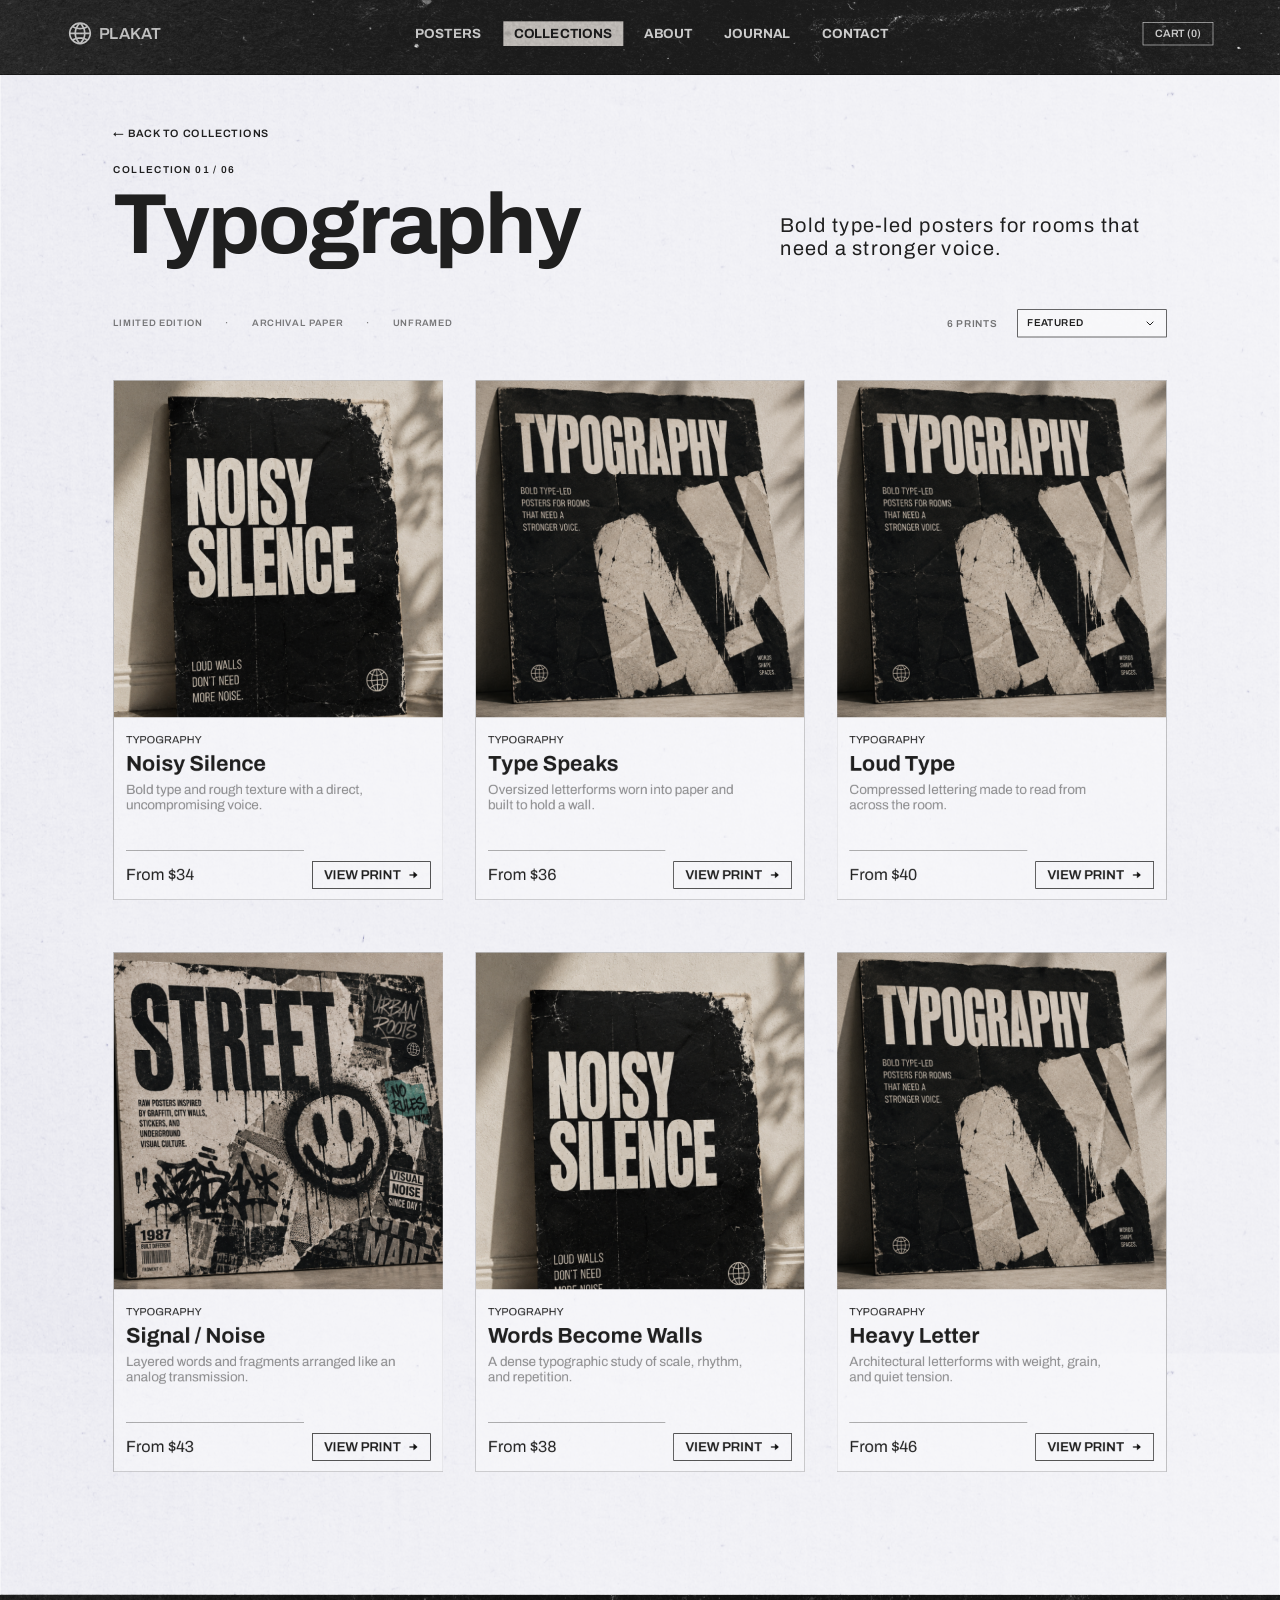
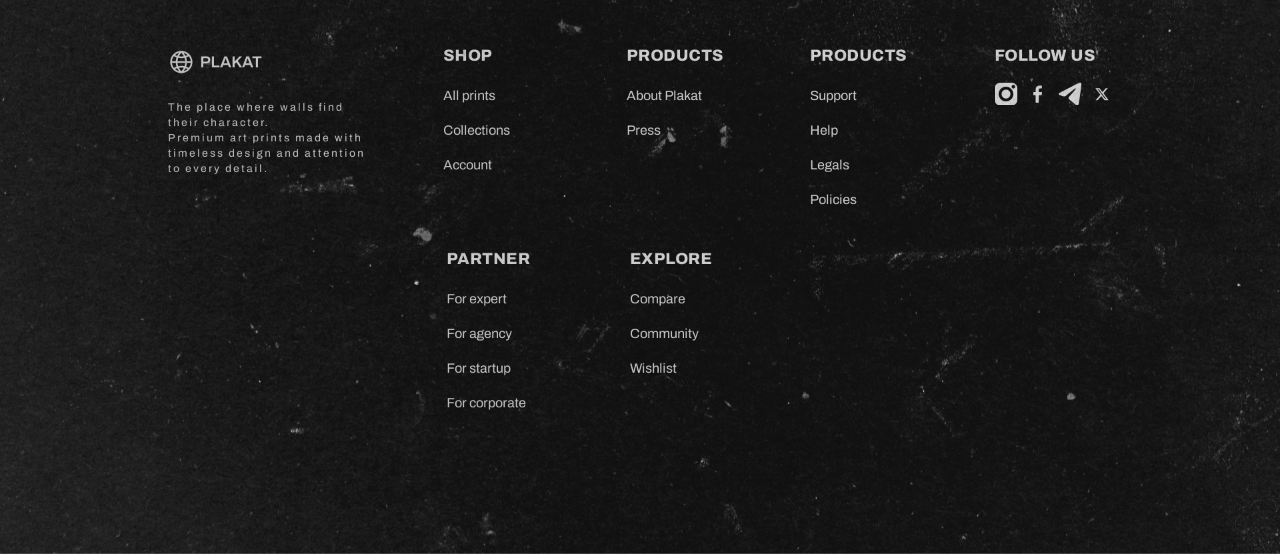
==== collection.html @ 54a2d081 "Publish Plakat art prints site" ====
<!doctype html>
<html lang="en">
  <head>
    <meta charset="UTF-8" />
    <meta name="viewport" content="width=device-width, initial-scale=1" />
    <meta name="description" content="Explore a curated Plakat art print collection." />
    <title>Collection — Plakat</title>
    <link rel="stylesheet" href="./styles.css" />
  </head>
  <body class="catalog-page collection-page">
    <main class="site-shell catalog-shell">
      <header class="catalog-header" id="top">
        <img class="dark-texture" src="./assets/paper-dark.png" alt="" />
        <div class="hero-lines" aria-hidden="true"><img src="./assets/lines-hero-a.svg" alt="" /><img src="./assets/lines-hero-b.svg" alt="" /></div>
        <div class="topbar catalog-topbar">
          <a class="brand brand--light" href="./index.html#home" aria-label="Plakat home"><img src="./assets/globe.svg" alt="" /><span>Plakat</span></a>
          <nav class="primary-nav" aria-label="Primary navigation">
            <a href="./drops.html">Posters</a>
            <a class="is-current" href="./collections.html">Collections</a>
            <a href="./index.html#story">About</a>
            <a href="./index.html#quality">Journal</a>
            <a href="#footer">Contact</a>
          </nav>
          <a class="cart-link" href="#collection-grid">Cart (0)</a>
        </div>
      </header>

      <section class="catalog-main collection-main" id="collection">
        <div class="paper-texture" aria-hidden="true"></div>
        <header class="catalog-heading collection-heading-page">
          <a class="catalog-back" href="./collections.html">← Back to collections</a>
          <span class="collection-kicker" id="collection-kicker">Curated collection</span>
          <div class="catalog-heading__row">
            <h1 id="collection-title">Typography</h1>
            <p id="collection-description">Bold type-led posters for rooms that need a stronger voice.</p>
          </div>
        </header>

        <div class="catalog-controls catalog-controls--collection">
          <div class="collection-note"><span>Limited edition</span><span>Archival paper</span><span>Unframed</span></div>
          <div class="catalog-controls__meta">
            <span id="catalog-count">6 prints</span>
            <label><span class="sr-only">Sort prints</span><select id="catalog-sort" aria-label="Sort prints"><option value="featured">Featured</option><option value="price-low">Price: low to high</option><option value="price-high">Price: high to low</option><option value="name">Name: A–Z</option></select></label>
          </div>
        </div>

        <div class="catalog-grid collection-grid" id="catalog-grid" aria-live="polite"></div>
      </section>

      <footer class="footer" id="footer">
        <img class="dark-texture" src="./assets/paper-dark.png" alt="" />
        <div class="footer-lines" aria-hidden="true"><img src="./assets/lines-hero-a.svg" alt="" /><img src="./assets/lines-hero-b.svg" alt="" /></div>
        <div class="footer-intro"><a class="brand brand--light" href="./index.html#home"><img src="./assets/globe-footer.svg" alt="" /><span>Plakat</span></a><p>The place where walls find their character.<br />Premium art prints made with timeless design and attention to every detail.</p></div>
        <div class="footer-column footer-shop"><h3>Shop</h3><a href="./drops.html">All prints</a><a href="./collections.html">Collections</a><a href="./index.html#home">Account</a></div>
        <div class="footer-column footer-products"><h3>Products</h3><a href="./index.html#story">About Plakat</a><a href="./index.html#home">Press</a></div>
        <div class="footer-column footer-support"><h3>Products</h3><a href="./index.html#home">Support</a><a href="./index.html#home">Help</a><a href="./index.html#home">Legals</a><a href="./index.html#home">Policies</a></div>
        <div class="footer-column footer-partner"><h3>Partner</h3><a href="./index.html#home">For expert</a><a href="./index.html#home">For agency</a><a href="./index.html#home">For startup</a><a href="./index.html#home">For corporate</a></div>
        <div class="footer-column footer-explore"><h3>Explore</h3><a href="./drops.html">Compare</a><a href="./index.html#collections">Community</a><a href="./drops.html">Wishlist</a></div>
        <div class="footer-social"><h3>Follow us</h3><div><a href="#top" aria-label="Instagram"><img src="./assets/social-instagram.svg" alt="" /></a><a href="#top" aria-label="Facebook"><img src="./assets/social-x.svg" alt="" /></a><a href="#top" aria-label="Telegram"><img src="./assets/social-dribbble-a.svg" alt="" /></a><a href="#top" aria-label="X"><img src="./assets/social-dribbble-b.svg" alt="" /></a></div></div>
        <div class="footer-bottom"><span>Copyright © 2026 Plakat. All rights reserved.</span><span><a href="#top">Terms of Use</a>&nbsp;&nbsp;&amp;&nbsp;&nbsp;<a href="#top">Privacy Policy</a></span></div>
      </footer>
    </main>

    <div class="product-modal" id="product-modal" hidden>
      <button class="product-modal__backdrop" type="button" aria-label="Close product details" data-modal-close></button>
      <section class="product-modal__dialog" role="dialog" aria-modal="true" aria-labelledby="product-modal-title">
        <button class="product-modal__close" type="button" aria-label="Close product details" data-modal-close>×</button>
        <div class="product-modal__media"><img id="product-modal-image" src="./assets/drop-noisy.png" alt="" /></div>
        <div class="product-modal__content">
          <span class="product-modal__eyebrow" id="product-modal-category">Typography</span><h2 id="product-modal-title">Noisy Silence</h2><p class="product-modal__description" id="product-modal-description">Limited art print on textured paper.</p>
          <div class="product-modal__price-row"><strong id="product-modal-price">$34</strong><span>Fine art print<br />Unframed</span></div>
          <fieldset class="product-modal__sizes"><legend>Choose size</legend><label><input type="radio" name="print-size" value="A4" data-surcharge="0" checked /><span>A4<small>21 × 29.7 cm</small></span></label><label><input type="radio" name="print-size" value="A3" data-surcharge="8" /><span>A3<small>29.7 × 42 cm</small></span></label><label><input type="radio" name="print-size" value="A2" data-surcharge="18" /><span>A2<small>42 × 59.4 cm</small></span></label></fieldset>
          <div class="product-modal__purchase"><div class="quantity-control" aria-label="Quantity"><button type="button" data-quantity="minus" aria-label="Decrease quantity">−</button><output id="product-modal-quantity">1</output><button type="button" data-quantity="plus" aria-label="Increase quantity">+</button></div><button class="product-modal__add" type="button"><span>Add to cart</span><span aria-hidden="true">→</span></button></div>
          <p class="product-modal__note">Textured archival paper · Premium pigment ink · Ships in 2–4 business days</p>
        </div>
      </section>
    </div>

    <div class="cart-drawer" id="cart-drawer" hidden>
      <button class="cart-drawer__backdrop" type="button" aria-label="Close cart" data-cart-close></button>
      <aside class="cart-drawer__panel" role="dialog" aria-modal="true" aria-labelledby="cart-drawer-title">
        <header class="cart-drawer__header"><div><span>Your selection</span><h2 id="cart-drawer-title">Cart <em id="cart-drawer-count">(0)</em></h2></div><button class="cart-drawer__close" type="button" aria-label="Close cart" data-cart-close>×</button></header>
        <div class="cart-drawer__items" id="cart-drawer-items" aria-live="polite"></div>
        <footer class="cart-drawer__summary"><div><span>Subtotal</span><strong id="cart-drawer-subtotal">$0</strong></div><p>Shipping and taxes calculated at checkout.</p><button class="cart-drawer__buy" type="button" disabled><span>Buy now</span><span aria-hidden="true">→</span></button></footer>
      </aside>
    </div>

    <script src="./collection.js"></script>
    <script src="./script.js"></script>
    <script src="./catalog.js"></script>
  </body>
</html>
---- styles.css ----
@font-face { font-family: "Archivo"; src: url("./assets/archivo-400.ttf") format("truetype"); font-style: normal; font-weight: 400; font-display: swap; }
@font-face { font-family: "Archivo"; src: url("./assets/archivo-600.ttf") format("truetype"); font-style: normal; font-weight: 600; font-display: swap; }
@font-face { font-family: "Archivo"; src: url("./assets/archivo-700.ttf") format("truetype"); font-style: normal; font-weight: 700; font-display: swap; }
@font-face { font-family: "Archivo"; src: url("./assets/archivo-800.ttf") format("truetype"); font-style: normal; font-weight: 800; font-display: swap; }
@font-face { font-family: "Searfont"; src: url("./assets/searfont.woff2") format("woff2"); font-style: normal; font-weight: 400; font-display: swap; }

:root { --ink: #131313; --ink-soft: #1f1f1f; --paper: #f9f9fb; --cream: #eeeeee; --warm: #e1dcd7; }
* { box-sizing: border-box; }
html { scroll-behavior: smooth; background: var(--ink); }
body { margin: 0; overflow-x: hidden; color: var(--ink-soft); background: var(--ink); font-family: "Archivo", Arial, sans-serif; }
a { color: inherit; text-decoration: none; }
button { color: inherit; font: inherit; }
img { display: block; }
.site-shell { position: relative; width: 1920px; margin: 0 auto; overflow: hidden; background: var(--paper); transform-origin: top center; }

.hero { position: relative; height: 1130px; overflow: hidden; isolation: isolate; color: var(--cream); background: var(--ink); }
.dark-texture { position: absolute; inset: 0; z-index: 1; width: 100%; height: 100%; object-fit: cover; mix-blend-mode: plus-lighter; opacity: 1; pointer-events: none; }
.hero > .dark-texture { z-index: 0; }
.hero::after, .catalog-header::after, .cta-panel::after, .footer::after { content: ""; position: absolute; z-index: 10; inset: -12px; pointer-events: none; background: url("./assets/paper-10.png") center / cover no-repeat; mix-blend-mode: multiply; opacity: .3; filter: contrast(1.55) brightness(1.32); transform: translateZ(0); }
.hero-lines { --cursor-x: 50%; --cursor-y: 50%; position: absolute; z-index: 1; inset: 0; overflow: hidden; opacity: 0; pointer-events: none; -webkit-mask-image: radial-gradient(circle 270px at var(--cursor-x) var(--cursor-y), #000 0%, rgba(0,0,0,.95) 42%, rgba(0,0,0,.45) 68%, transparent 100%); mask-image: radial-gradient(circle 270px at var(--cursor-x) var(--cursor-y), #000 0%, rgba(0,0,0,.95) 42%, rgba(0,0,0,.45) 68%, transparent 100%); transition: opacity .24s ease; }
.hero.is-grid-active .hero-lines { opacity: 1; }
.hero-lines img:first-child { position: absolute; width: 1600px; height: 1080px; left: 160px; top: 0; }
.hero-lines img:last-child { position: absolute; width: 1440px; height: 880px; left: 240px; top: 72px; }
.topbar { position: absolute; z-index: 5; top: 48px; left: 100px; width: 1720px; display: flex; align-items: center; justify-content: space-between; }
.brand { display: inline-flex; align-items: center; gap: 8px; font-size: 24px; font-weight: 600; text-transform: uppercase; }
.brand img { width: 40px; height: 40px; }
.primary-nav { display: flex; align-items: center; gap: 16px; font-size: 20px; font-weight: 700; text-transform: uppercase; }
.primary-nav a { padding: 7px 16px 8px; transition: color .18s ease, background-color .18s ease; }
.primary-nav a:hover, .primary-nav a:focus-visible { color: var(--ink-soft); background: var(--warm); outline: none; }
.cart-link { border: 1px solid var(--cream); padding: 8px 18px; font-size: 16px; font-weight: 600; text-transform: uppercase; transition: color .2s ease, background-color .2s ease, transform .2s cubic-bezier(.22,1,.36,1), box-shadow .2s ease; }
.hero-copy { position: absolute; z-index: 3; left: 121px; top: 172px; width: 900px; }
.hero-copy h1 { position: relative; z-index: 2; margin: 0; color: var(--cream); font-family: "Searfont", Impact, sans-serif; font-size: 251px; font-weight: 400; line-height: 1; white-space: nowrap; transform: translateY(44px); }
.hero-copy h2 { margin: 58px 0 7px; font-size: 100px; font-weight: 700; line-height: 1; letter-spacing: 0; }
.hero-copy > p { width: 767px; margin: 0; font-size: 32px; font-weight: 400; line-height: 1.2; letter-spacing: 3px; }
.hero-actions { display: flex; align-items: center; gap: 32px; margin-top: 63px; }
.button { display: inline-flex; align-items: center; justify-content: center; text-transform: uppercase; font-weight: 600; white-space: nowrap; transition: color .22s ease, background-color .22s ease, border-color .22s ease, transform .22s cubic-bezier(.22,1,.36,1), box-shadow .22s ease; }
.button--large { height: 54px; padding: 8px 24px; font-size: 32px; }
.button--medium { height: 52px; padding: 8px 24px; font-size: 28px; }
.button img { width: 36px; height: 36px; margin-left: 12px; transition: transform .26s cubic-bezier(.22,1,.36,1), filter .22s ease; }
.button--light { color: var(--ink-soft); background: var(--cream); }
.button--ghost { color: var(--cream); border: 2px solid var(--cream); padding-left: 26px; padding-right: 26px; }
.hero-art { position: absolute; z-index: 2; inset: 0; pointer-events: none; }
.hero-bauhaus { position: absolute; left: 1139.88px; top: 200.68px; width: 556.14px; height: 783.32px; overflow: hidden; }
.hero-bauhaus img { position: absolute; left: -60.9px; top: -76.8px; width: 1733px; height: 1008px; max-width: none; }
.hero-tape { position: absolute; left: 1371.75px; top: 174.3px; width: 120.76px; height: 53.36px; object-fit: cover; transform: rotate(-4.17deg); }
.hero-light { position: absolute; left: 1004px; top: 437.51px; width: 377.87px; height: 529.02px; overflow: hidden; box-shadow: -6px 14.5px 3.4px rgba(0,0,0,.23); }
.hero-light-print { position: absolute; left: -23.35px; top: -15.08px; width: 845.2px; height: 563.45px; max-width: none; }
.hero-light-texture { position: absolute; left: 0; top: 0; width: 488.97px; height: 529.24px; max-width: none; mix-blend-mode: lighten; }
.hero-abstract { position: absolute; left: 1495.84px; top: 538.08px; width: 267.4px; height: 376.4px; overflow: hidden; box-shadow: -6px 14.5px 3.4px rgba(0,0,0,.23); transform: rotate(5.53deg); }
.hero-abstract-print { position: absolute; left: -319.96px; top: -10.99px; width: 602.2px; height: 401.5px; max-width: none; }
.hero-clip { position: absolute; left: 1597px; top: 480px; width: 115.4px; height: 76.93px; object-fit: contain; transform: rotate(6.31deg); }
.marquee { position: absolute; z-index: 6; left: 0; top: 1067px; width: 100%; height: 63px; overflow: hidden; color: var(--ink-soft); background: var(--warm); }
.marquee::after { content: ""; position: absolute; inset: 0; background: url("./assets/paper-12.png") center 40% / cover; mix-blend-mode: color-burn; opacity: .28; }
.marquee-track { position: absolute; z-index: 1; left: -240px; top: 0; height: 63px; display: flex; align-items: center; gap: 64px; white-space: nowrap; will-change: transform; }
.marquee span { font-size: 36px; line-height: 1.2; letter-spacing: 3px; text-transform: uppercase; }

.paper-section { position: relative; overflow: hidden; background: var(--paper); }
.paper-texture { position: absolute; inset: 0; z-index: 1; background: url("./assets/paper-10.png") center top / 1918px 1918px no-repeat; mix-blend-mode: color-burn; opacity: 1; pointer-events: none; }
.section-guides { position: absolute; z-index: 0; inset: 0; pointer-events: none; }
.section-guides--offset { top: -70px; height: calc(100% + 70px); }
.guide-v { position: absolute; left: 106px; top: 0; width: 1.35px; height: 2215px; opacity: .28; }
.guide-v--short { height: 1367px; }
.guide-h { position: absolute; left: 0; top: auto; bottom: 31px; width: 1920px; height: 1.34px; opacity: .28; }
.guide-plus { position: absolute; left: 96px; top: auto; bottom: 21px; width: 20px; height: 20px; opacity: .12; }
.section-heading { position: absolute; z-index: 2; left: 170px; top: 80px; }
.section-heading h2 { margin: 0; font-weight: 700; letter-spacing: 3px; }
.section-heading p { margin: 0; font-size: 36px; line-height: 1.2; letter-spacing: 3px; }
.section-heading--compact { width: 1080px; }
.section-heading--compact h2 { font-size: 128px; line-height: 1.1; }
.section-heading--compact p { width: 1080px; margin-top: 4px; }
.section-heading--large { width: 1331px; }
.section-heading--large h2 { font-size: 128px; line-height: 1.08; }
.section-heading--large p { width: 1185px; }

.drops { height: 1283px; }
.drops .guide-h { bottom: 9px; }
.drops .guide-plus { bottom: 0; }
.filters-row { position: absolute; z-index: 2; left: 170px; top: 371px; display: flex; align-items: center; justify-content: space-between; width: 1580px; height: 42px; }
.filters { display: flex; align-items: center; gap: 39px; }
.filter { height: 42px; padding: 5px 0; border: 0; background: transparent; font-size: 24px; line-height: 1; text-transform: uppercase; cursor: pointer; transition: color .2s ease, background-color .2s ease, box-shadow .2s ease, transform .2s cubic-bezier(.22,1,.36,1); }
.filter.active { padding: 8px 16px; color: var(--cream); background: var(--ink-soft); }
.outline-link { display: inline-flex; align-items: center; justify-content: center; height: 41px; padding: 8px 17px; border: 1.5px solid var(--ink-soft); font-size: 20px; font-weight: 600; line-height: 1; text-transform: uppercase; white-space: nowrap; transition: color .22s ease, background-color .22s ease, border-color .22s ease, transform .22s cubic-bezier(.22,1,.36,1), box-shadow .22s ease; }
.outline-link img { width: 15px; height: 15px; margin-left: 12px; filter: invert(1); transition: transform .26s cubic-bezier(.22,1,.36,1), filter .22s ease; }
.outline-link--light { color: var(--cream); border-color: var(--cream); }
.outline-link--light img { filter: none; }

@media (hover: hover) and (pointer: fine) {
  .button:hover, .button:focus-visible, .outline-link:hover, .outline-link:focus-visible, .cart-link:hover, .cart-link:focus-visible { transform: translateY(-3px); outline: none; }
  .button--light:hover, .button--light:focus-visible { color: var(--ink-soft); background: var(--warm); }
  .button--ghost:hover, .button--ghost:focus-visible { color: var(--ink-soft); background: var(--cream); border-color: var(--cream); }
  .button:hover img, .button:focus-visible img, .outline-link:hover img, .outline-link:focus-visible img { transform: translateX(7px); }
  .outline-link:hover, .outline-link:focus-visible { color: var(--cream); background: var(--ink-soft); border-color: var(--ink-soft); }
  .outline-link:hover img, .outline-link:focus-visible img { filter: none; }
  .outline-link--light:hover, .outline-link--light:focus-visible { color: var(--ink-soft); background: var(--cream); border-color: var(--cream); }
  .outline-link--light:hover img, .outline-link--light:focus-visible img { filter: invert(1); }
  .cart-link:hover, .cart-link:focus-visible { color: var(--ink-soft); background: var(--cream); }
  .filter:hover:not(.active), .filter:focus-visible:not(.active) { box-shadow: inset 0 -3px 0 var(--ink-soft); transform: translateY(-2px); outline: none; }
  .filter.active:hover, .filter.active:focus-visible { color: var(--ink-soft); background: var(--warm); transform: translateY(-2px); outline: none; }
  .button:active, .outline-link:active, .cart-link:active, .filter:active { transform: translateY(1px); box-shadow: none; }
}
.rail-scroller { position: absolute; z-index: 2; left: 0; width: 1920px; overflow-x: auto; overflow-y: hidden; overscroll-behavior-inline: contain; scrollbar-width: none; scroll-behavior: smooth; scroll-padding-inline: 170px; scroll-snap-type: x proximity; cursor: grab; }
.rail-scroller::-webkit-scrollbar { display: none; }
.rail-scroller.is-dragging { cursor: grabbing; scroll-behavior: auto; user-select: none; }
.rail-scroller:focus-visible { outline: 2px solid rgba(31,31,31,.7); outline-offset: 6px; }
.product-scroller { top: 477px; height: 729px; }
.product-rail { position: relative; display: flex; gap: 64px; width: max-content; padding-inline: 170px; }
.product-card { width: 429px; height: 729px; flex: 0 0 429px; border: 1px solid rgba(31,31,31,.25); transition: opacity .2s ease, transform .2s ease; }
.product-card[hidden] { display: none; }
.product-card, .collection-card { scroll-snap-align: start; }
.product-card.is-muted { transform: scale(.985); }
.product-image { width: 428px; height: 439px; margin-left: 1px; object-fit: cover; }
.product-image--collage { background: var(--ink); object-position: center; }
.product-info { width: 427px; height: 227px; margin: 29px 0 0 1px; }
.product-copy { height: 162px; padding-left: 16px; }
.eyebrow { display: block; font-size: 16px; line-height: 17px; text-transform: uppercase; }
.product-copy h3 { margin: 10px 0 0; font-size: 32px; line-height: 35px; }
.product-copy p { width: 300px; margin: 10px 0 0; color: rgba(31,31,31,.5); font-size: 20px; line-height: 1.16; }
.product-buy { position: relative; display: flex; align-items: center; justify-content: space-between; width: 378px; height: 65px; padding-left: 16px; }
.product-buy::before { content: ""; position: absolute; left: 16px; top: 0; width: 228px; height: 1px; background: rgba(31,31,31,.45); }
.product-buy > span { width: 118px; font-size: 24px; white-space: nowrap; }
.product-buy .outline-link { flex: 0 0 178px; }
.section-rule { position: absolute; z-index: 3; left: 170px; bottom: 38px; width: 1179px; height: 7px; background: rgba(31,31,31,.16); }
.rail-scrollbar { --thumb-width: 40%; --thumb-x: 0px; cursor: pointer; touch-action: none; }
.rail-scrollbar:focus-visible { outline: 2px solid rgba(31,31,31,.72); outline-offset: 6px; }
.rail-scrollbar-thumb { position: absolute; inset: 0 auto 0 0; width: var(--thumb-width); background: rgba(31,31,31,.58); transform: translate3d(var(--thumb-x),0,0); transition: background .2s ease; }
.rail-scrollbar:hover .rail-scrollbar-thumb, .rail-scrollbar.is-dragging .rail-scrollbar-thumb { background: rgba(31,31,31,.92); }
.rail-scrollbar.is-static { cursor: default; }
.rail-scrollbar.is-static .rail-scrollbar-thumb { opacity: 0; }

.quality { height: 1585px; }
.quality .section-heading p { margin-top: 4px; }
.feature-grid { position: absolute; z-index: 2; left: 169px; top: 512px; display: grid; grid-template-columns: repeat(2, 769px); grid-template-rows: repeat(2, 471px); gap: 40px; }
.feature-card { position: relative; width: 769px; height: 471px; overflow: hidden; color: var(--cream); background: var(--ink); }
.feature-card > img { position: absolute; inset: 0; width: 769px; height: 769px; object-fit: cover; }
.feature-card > img.feature-shift-top { top: -198px; }
.feature-card > img.feature-shift-left { top: -65px; }
.feature-overlay { position: absolute; left: 0; bottom: 0; width: 100%; height: 151px; padding: 19px 36px 32px; display: flex; align-items: flex-end; justify-content: space-between; background: rgba(19,19,19,.88); }
.feature-overlay h3 { margin: 0; font-size: 32px; line-height: 35px; }
.feature-overlay p { width: 352px; margin: 21px 0 0; font-size: 20px; line-height: 1.1; }
.feature-overlay .outline-link { flex: 0 0 131px; }

.story { height: 1617px; }
.story-heading p { width: 901px; margin-top: 4px; }
.story-link { position: absolute; z-index: 3; left: 1494px; top: 579px; width: 258px; }
.story-image { position: absolute; z-index: 2; left: 169px; top: 674px; width: 1582px; height: 873px; overflow: hidden; }
.story-image img { position: absolute; left: -161px; top: -447px; width: 1980px; height: 1320px; max-width: none; }

.collections { height: 1294px; }
.collections .guide-h { bottom: 48px; }
.collections .guide-plus { bottom: 39px; }
.collections-heading { width: 1331px; }
.collections-heading h2 { white-space: nowrap; }
.collections-heading p { width: 878px; }
.collections-link { position: absolute; z-index: 3; left: 1445px; top: 268px; width: 301px; }
.collection-scroller { top: 373px; height: 809px; }
.collection-rail { position: relative; display: flex; gap: 64px; width: max-content; padding-inline: 170px; }
.collection-card { width: 433px; height: 809px; flex: 0 0 433px; overflow: hidden; color: var(--cream); background: var(--ink-soft); }
.collection-image { position: relative; width: 433px; height: 583px; overflow: hidden; }
.collection-image img { position: absolute; max-width: none; }
.collection-image--type img { left: -292px; top: 0; width: 1214px; height: 809px; }
.collection-image--abstract img { left: -595px; top: -215px; width: 1536px; height: 1024px; }
.collection-image--street img { left: -619px; top: -215px; width: 1536px; height: 1024px; }
.collection-image--minimal img { left: -552px; top: -215px; width: 1536px; height: 1024px; }
.collection-image--architecture img, .collection-image--bauhaus img { inset: 0; width: 100%; height: 100%; object-fit: cover; }
.collection-info { height: 226px; padding: 32px 19px; background: rgba(19,19,19,.92); }
.collection-info h3 { margin: 0; font-size: 32px; line-height: 35px; }
.collection-info p { width: 395px; height: 66px; margin: 12px 0 10px; overflow: visible; font-size: 20px; line-height: 1.1; }
.mobile-break { display: none; }
.collection-info .outline-link { width: 247px; }
.section-rule--collections { bottom: 73px; }

.cta-section { height: 811px; }
.cta-panel { position: absolute; z-index: 2; left: 174px; top: 80px; width: 1576px; height: 592px; overflow: hidden; isolation: isolate; color: var(--cream); background: var(--ink); }
.cta-globe { position: absolute; z-index: 2; left: 94px; top: 54px; width: 483px; height: 483px; }
.cta-copy { position: absolute; z-index: 3; left: 695px; top: 99px; width: 767px; }
.cta-copy h2 { margin: 0; font-size: 64px; line-height: 1.1; }
.cta-copy p { width: 767px; margin: 12px 0 0; font-size: 32px; line-height: 1.2; letter-spacing: 3px; }
.cta-copy .hero-actions { margin-top: 63px; }

.modal-open { overflow: hidden; }
.product-modal[hidden] { display: none; }
.product-modal { position: fixed; z-index: 1000; inset: 0; display: grid; place-items: center; padding: 40px; opacity: 0; pointer-events: none; transition: opacity .28s ease; }
.product-modal.is-open { opacity: 1; pointer-events: auto; }
.product-modal__backdrop { position: absolute; inset: 0; width: 100%; height: 100%; padding: 0; border: 0; cursor: pointer; background: rgba(7,7,7,.68); -webkit-backdrop-filter: blur(2px) saturate(.78); backdrop-filter: blur(2px) saturate(.78); }
.product-modal__dialog { position: relative; z-index: 1; width: min(1320px, calc(100vw - 80px)); height: min(var(--product-modal-height, 640px), calc(100vh - 80px)); min-height: 0; display: grid; grid-template-columns: 56% 44%; overflow: hidden; color: var(--ink-soft); background: var(--paper); border: 1px solid rgba(238,238,238,.65); transform: translateY(28px) scale(.985); transition: transform .36s cubic-bezier(.22,1,.36,1); }
.product-modal.is-open .product-modal__dialog { transform: translateY(0) scale(1); }
.product-modal__close { position: absolute; z-index: 4; right: 20px; top: 20px; width: 48px; height: 48px; padding: 0 0 5px; display: grid; place-items: center; border: 1.5px solid var(--ink-soft); color: var(--ink-soft); background: var(--paper); font-size: 38px; font-weight: 400; line-height: 1; cursor: pointer; transition: color .2s ease, background-color .2s ease, transform .2s ease; }
.product-modal__media { position: relative; min-width: 0; overflow: hidden; background: var(--ink); }
.product-modal__media > img { width: 100%; height: 100%; object-fit: cover; filter: saturate(.82) contrast(1.04); }
.product-modal__content { position: relative; max-height: calc(100vh - 82px); overflow-y: auto; padding: 58px 58px 30px; background: var(--paper) url("./assets/paper-10.png") center / cover; background-blend-mode: color-burn; }
.product-modal__eyebrow { display: inline-block; margin-bottom: 16px; font-size: 16px; font-weight: 600; letter-spacing: 2px; text-transform: uppercase; }
.product-modal__content h2 { max-width: 470px; margin: 0; font-size: 58px; line-height: .98; letter-spacing: -1.5px; }
.product-modal__description { max-width: 470px; margin: 24px 0 0; color: rgba(31,31,31,.72); font-size: 19px; line-height: 1.35; }
.product-modal__price-row { margin-top: 31px; padding: 22px 0; display: flex; align-items: center; justify-content: space-between; border-top: 1px solid rgba(31,31,31,.32); border-bottom: 1px solid rgba(31,31,31,.32); }
.product-modal__price-row strong { font-size: 40px; line-height: 1; }
.product-modal__price-row span { font-size: 13px; line-height: 1.35; letter-spacing: 1.5px; text-align: right; text-transform: uppercase; }
.product-modal__sizes { min-width: 0; margin: 27px 0 0; padding: 0; border: 0; }
.product-modal__sizes legend { margin-bottom: 12px; font-size: 14px; font-weight: 700; letter-spacing: 1.4px; text-transform: uppercase; }
.product-modal__sizes { display: grid; grid-template-columns: repeat(3, 1fr); gap: 10px; }
.product-modal__sizes legend { grid-column: 1 / -1; }
.product-modal__sizes label { position: relative; cursor: pointer; }
.product-modal__sizes input { position: absolute; opacity: 0; pointer-events: none; }
.product-modal__sizes label > span { min-height: 63px; padding: 10px 12px; display: grid; align-content: center; border: 1px solid rgba(31,31,31,.45); font-size: 18px; font-weight: 700; transition: color .18s ease, background-color .18s ease, border-color .18s ease, transform .18s ease; }
.product-modal__sizes small { display: block; margin-top: 3px; color: rgba(31,31,31,.55); font-size: 10px; font-weight: 400; white-space: nowrap; }
.product-modal__sizes input:checked + span { color: var(--cream); background: var(--ink-soft); border-color: var(--ink-soft); }
.product-modal__sizes input:checked + span small { color: rgba(238,238,238,.7); }
.product-modal__sizes input:focus-visible + span { outline: 2px solid var(--ink-soft); outline-offset: 3px; }
.product-modal__purchase { margin-top: 20px; display: grid; grid-template-columns: 134px 1fr; gap: 12px; }
.quantity-control { height: 56px; display: grid; grid-template-columns: 40px 1fr 40px; align-items: center; border: 1.5px solid var(--ink-soft); }
.quantity-control button { height: 100%; padding: 0; border: 0; cursor: pointer; color: var(--ink-soft); background: transparent; font-size: 24px; transition: color .18s ease, background-color .18s ease; }
.quantity-control output { text-align: center; font-size: 18px; font-weight: 700; }
.product-modal__add { height: 56px; padding: 0 18px 0 22px; display: flex; align-items: center; justify-content: space-between; border: 1.5px solid var(--ink-soft); cursor: pointer; color: var(--cream); background: var(--ink-soft); font-size: 18px; font-weight: 700; letter-spacing: .5px; text-transform: uppercase; transition: color .2s ease, background-color .2s ease, transform .2s cubic-bezier(.22,1,.36,1), box-shadow .2s ease; }
.product-modal__add span:last-child { font-size: 28px; transition: transform .24s cubic-bezier(.22,1,.36,1); }
.product-modal__add.is-added { color: var(--ink-soft); background: var(--warm); }
.product-modal__note { margin: 17px 0 0; color: rgba(31,31,31,.55); font-size: 11px; line-height: 1.4; letter-spacing: .8px; text-transform: uppercase; }

.product-modal__dialog.is-content-dense .product-modal__content { padding-top: 46px; padding-bottom: 24px; }
.product-modal__dialog.is-content-dense .product-modal__eyebrow { margin-bottom: 12px; }
.product-modal__dialog.is-content-dense .product-modal__content h2 { font-size: 54px; line-height: .95; }
.product-modal__dialog.is-content-dense .product-modal__description { margin-top: 18px; }
.product-modal__dialog.is-content-dense .product-modal__price-row { margin-top: 23px; padding-block: 18px; }
.product-modal__dialog.is-content-dense .product-modal__sizes { margin-top: 20px; }
.product-modal__dialog.is-content-dense .product-modal__purchase { margin-top: 16px; }
.product-modal__dialog.is-content-dense .product-modal__note { margin-top: 12px; }

@media (hover: hover) and (pointer: fine) {
  .product-modal__close:hover, .product-modal__close:focus-visible { color: var(--cream); background: var(--ink-soft); outline: none; transform: rotate(4deg); }
  .product-modal__sizes label:hover > span { transform: translateY(-2px); border-color: var(--ink-soft); }
  .quantity-control button:hover, .quantity-control button:focus-visible { color: var(--cream); background: var(--ink-soft); outline: none; }
  .product-modal__add:hover, .product-modal__add:focus-visible { color: var(--ink-soft); background: var(--warm); transform: translateY(-3px); outline: none; }
  .product-modal__add:hover span:last-child, .product-modal__add:focus-visible span:last-child { transform: translateX(7px); }
  .product-modal__add:active { transform: translateY(1px); box-shadow: none; }
}

.feature-modal__dialog { width: min(1240px, calc(100vw - 80px)); height: min(var(--feature-modal-height, 585px), calc(100vh - 80px)); grid-template-columns: 57% 43%; }
.feature-modal__media > img { filter: saturate(.75) contrast(1.04); }
.feature-modal__content { padding: 50px 54px 24px; }
.feature-modal__content h2 { max-width: 430px; font-size: 56px; }
.feature-modal__lead { margin-top: 16px; }
.feature-modal__why { margin-top: 22px; padding-top: 17px; border-top: 1px solid rgba(31,31,31,.32); }
.feature-modal__why h3 { margin: 0 0 10px; font-size: 13px; letter-spacing: 1.4px; text-transform: uppercase; }
.feature-modal__why p { margin: 0; color: rgba(31,31,31,.74); font-size: 17px; line-height: 1.38; }
.feature-modal__facts { margin: 18px 0 0; padding: 0; list-style: none; border-top: 1px solid rgba(31,31,31,.28); counter-reset: feature-fact; }
.feature-modal__facts li { position: relative; min-height: 42px; padding: 12px 32px 10px 0; border-bottom: 1px solid rgba(31,31,31,.28); font-size: 13px; font-weight: 600; letter-spacing: .6px; text-transform: uppercase; }
.feature-modal__facts li { counter-increment: feature-fact; }
.feature-modal__facts li::after { content: "0" counter(feature-fact); position: absolute; right: 4px; top: 12px; color: rgba(31,31,31,.52); font-size: 11px; font-weight: 600; letter-spacing: 1px; }
.feature-modal__cta { width: 100%; height: 56px; margin-top: 18px; padding: 0 18px 0 22px; display: flex; align-items: center; justify-content: space-between; border: 1.5px solid var(--ink-soft); color: var(--cream); background: var(--ink-soft); font-size: 18px; font-weight: 700; letter-spacing: .5px; text-transform: uppercase; transition: color .2s ease, background-color .2s ease, transform .2s cubic-bezier(.22,1,.36,1), box-shadow .2s ease; }
.feature-modal__cta span:last-child { font-size: 28px; transition: transform .24s cubic-bezier(.22,1,.36,1); }

@media (hover: hover) and (pointer: fine) {
  .feature-modal__cta:hover, .feature-modal__cta:focus-visible { color: var(--ink-soft); background: var(--warm); transform: translateY(-3px); outline: none; }
  .feature-modal__cta:hover span:last-child, .feature-modal__cta:focus-visible span:last-child { transform: translateX(7px); }
  .feature-modal__cta:active { transform: translateY(1px); box-shadow: none; }
}

.about-brand-modal { padding: 24px; }
.about-brand-modal__dialog { width: min(1500px, calc(100vw - 48px)); height: min(660px, calc(100vh - 48px)); min-height: 0; grid-template-columns: 54% 46%; }
.about-brand-modal__media > img { object-position: center; filter: saturate(.72) contrast(1.03); }
.about-brand-modal__content { max-height: calc(100vh - 50px); padding: 64px 76px; display: flex; flex-direction: column; justify-content: center; }
.about-brand-modal__content h2 { max-width: 590px; font-size: clamp(56px, 4vw, 70px); line-height: .95; letter-spacing: -2px; }
.about-brand-modal__lead { max-width: 570px; margin-top: 24px; font-size: 20px; }
.about-brand-modal__copy { max-width: 570px; margin-top: 34px; padding-top: 28px; border-top: 1px solid rgba(31,31,31,.32); }
.about-brand-modal__copy p { margin: 0; color: rgba(31,31,31,.76); font-size: 17px; line-height: 1.52; }
.about-brand-modal__copy p + p { margin-top: 18px; }

.cart-drawer[hidden] { display: none; }
.cart-drawer { position: fixed; z-index: 1100; inset: 0; opacity: 0; pointer-events: none; transition: opacity .26s ease; }
.cart-drawer.is-open { opacity: 1; pointer-events: auto; }
.cart-drawer__backdrop { position: absolute; inset: 0; width: 100%; height: 100%; padding: 0; border: 0; cursor: pointer; background: rgba(7,7,7,.62); -webkit-backdrop-filter: blur(2px) saturate(.8); backdrop-filter: blur(2px) saturate(.8); }
.cart-drawer__panel { position: absolute; z-index: 1; right: 0; top: 0; width: min(570px, 100%); height: 100%; display: grid; grid-template-rows: auto minmax(0,1fr) auto; color: var(--ink-soft); background: var(--paper) url("./assets/paper-10.png") center / cover; background-blend-mode: color-burn; transform: translateX(104%); transition: transform .38s cubic-bezier(.22,1,.36,1); }
.cart-drawer.is-open .cart-drawer__panel { transform: translateX(0); }
.cart-drawer__header { min-height: 158px; padding: 34px 38px 29px; display: flex; align-items: flex-start; justify-content: space-between; border-bottom: 1px solid rgba(31,31,31,.28); }
.cart-drawer__header span { display: block; margin-bottom: 9px; font-size: 12px; font-weight: 600; letter-spacing: 1.8px; text-transform: uppercase; }
.cart-drawer__header h2 { margin: 0; font-size: 54px; line-height: .95; letter-spacing: -2px; }
.cart-drawer__header h2 em { font-size: 22px; font-style: normal; font-weight: 400; letter-spacing: 0; vertical-align: 12px; }
.cart-drawer__close { width: 48px; height: 48px; padding: 0 0 5px; display: grid; place-items: center; border: 1.5px solid var(--ink-soft); cursor: pointer; color: var(--ink-soft); background: transparent; font-size: 38px; line-height: 1; transition: color .2s ease, background-color .2s ease, transform .2s ease; }
.cart-drawer__items { overflow-y: auto; padding: 0 38px; }
.cart-drawer__empty { height: 100%; min-height: 260px; display: grid; place-content: center; text-align: center; }
.cart-drawer__empty strong { font-size: 30px; }
.cart-drawer__empty span { max-width: 300px; margin-top: 10px; color: rgba(31,31,31,.56); font-size: 15px; line-height: 1.35; }
.cart-item { position: relative; min-height: 162px; padding: 22px 0; display: grid; grid-template-columns: 100px minmax(0,1fr) auto; gap: 18px; border-bottom: 1px solid rgba(31,31,31,.26); }
.cart-item__image { width: 100px; height: 118px; object-fit: cover; border: 1px solid rgba(31,31,31,.18); }
.cart-item__meta { min-width: 0; padding-top: 3px; }
.cart-item__meta > span { display: block; color: rgba(31,31,31,.58); font-size: 10px; font-weight: 600; letter-spacing: 1.2px; text-transform: uppercase; }
.cart-item__meta h3 { margin: 8px 0 7px; overflow: hidden; font-size: 21px; line-height: 1.05; text-overflow: ellipsis; white-space: nowrap; }
.cart-item__meta p { margin: 0; font-size: 14px; }
.cart-item__remove { margin-top: 16px; padding: 0; border: 0; border-bottom: 1px solid currentColor; cursor: pointer; color: rgba(31,31,31,.62); background: transparent; font-size: 11px; letter-spacing: 1px; text-transform: uppercase; transition: color .18s ease; }
.cart-item__total { padding-top: 27px; font-size: 18px; white-space: nowrap; }
.cart-drawer__summary { padding: 27px 38px 32px; border-top: 1px solid rgba(31,31,31,.35); background: rgba(249,249,251,.9); }
.cart-drawer__summary > div { display: flex; align-items: flex-end; justify-content: space-between; text-transform: uppercase; }
.cart-drawer__summary > div span { font-size: 15px; font-weight: 700; letter-spacing: 1.2px; }
.cart-drawer__summary > div strong { font-size: 34px; line-height: 1; }
.cart-drawer__summary p { margin: 10px 0 20px; color: rgba(31,31,31,.55); font-size: 11px; letter-spacing: .7px; text-transform: uppercase; }
.cart-drawer__buy { width: 100%; height: 64px; padding: 0 22px; display: flex; align-items: center; justify-content: space-between; border: 1.5px solid var(--ink-soft); cursor: pointer; color: var(--cream); background: var(--ink-soft); font-size: 20px; font-weight: 700; letter-spacing: .7px; text-transform: uppercase; transition: color .2s ease, background-color .2s ease, transform .2s cubic-bezier(.22,1,.36,1), box-shadow .2s ease; }
.cart-drawer__buy span:last-child { font-size: 30px; transition: transform .24s cubic-bezier(.22,1,.36,1); }
.cart-drawer__buy:disabled { cursor: not-allowed; opacity: .35; }
.cart-drawer__buy.is-ready { color: var(--ink-soft); background: var(--warm); }

@media (hover: hover) and (pointer: fine) {
  .cart-drawer__close:hover, .cart-drawer__close:focus-visible { color: var(--cream); background: var(--ink-soft); outline: none; transform: rotate(4deg); }
  .cart-item__remove:hover, .cart-item__remove:focus-visible { color: var(--ink-soft); outline: none; }
  .cart-drawer__buy:not(:disabled):hover, .cart-drawer__buy:not(:disabled):focus-visible { color: var(--ink-soft); background: var(--warm); transform: translateY(-3px); outline: none; }
  .cart-drawer__buy:not(:disabled):hover span:last-child, .cart-drawer__buy:not(:disabled):focus-visible span:last-child { transform: translateX(7px); }
  .cart-drawer__buy:not(:disabled):active { transform: translateY(1px); box-shadow: none; }
}

.footer { position: relative; height: 839px; overflow: hidden; isolation: isolate; color: var(--cream); background: var(--ink); }
.footer > .dark-texture { z-index: 0; }
.footer-lines { --cursor-x: 50%; --cursor-y: 50%; position: absolute; z-index: 1; inset: 0; overflow: hidden; opacity: 0; pointer-events: none; transition: opacity .24s ease; }
.footer.is-grid-active .footer-lines { opacity: 1; }
.footer-lines img { -webkit-mask-image: radial-gradient(circle 250px at var(--cursor-x) var(--cursor-y), #000 0%, rgba(0,0,0,.95) 42%, rgba(0,0,0,.45) 68%, transparent 100%); mask-image: radial-gradient(circle 250px at var(--cursor-x) var(--cursor-y), #000 0%, rgba(0,0,0,.95) 42%, rgba(0,0,0,.45) 68%, transparent 100%); -webkit-mask-repeat: no-repeat; mask-repeat: no-repeat; -webkit-mask-size: 100% 100%; mask-size: 100% 100%; }
.footer-lines img:first-child { position: absolute; left: 160px; top: -120px; width: 1600px; height: 1080px; }
.footer-lines img:last-child { position: absolute; left: 240px; top: 0; width: 1440px; height: 880px; }
.footer-intro { position: absolute; z-index: 2; left: 252px; top: 81px; width: 306px; }
.footer-intro p { width: 306px; margin: 34px 0 0; font-size: 16px; line-height: 1.4353; letter-spacing: 3px; }
.footer-column { position: absolute; z-index: 2; top: 81px; display: flex; flex-direction: column; align-items: flex-start; gap: 21px; font-size: 20px; line-height: 31px; }
.footer-column h3, .footer-social h3 { margin: 0 0 13px; font-size: 24px; line-height: 21px; font-weight: 800; letter-spacing: .48px; text-transform: uppercase; }
.footer-shop { left: 665px; }
.footer-products { left: 940px; }
.footer-support { left: 1215px; }
.footer-partner { left: 670px; top: 386px; }
.footer-explore { left: 945px; top: 386px; }
.footer-social { position: absolute; z-index: 2; left: 1492px; top: 81px; }
.footer-social > div { display: flex; align-items: center; gap: 14px; margin-top: 30px; }
.footer-social a, .footer-social img { width: 34px; height: 34px; }
.footer-bottom { position: absolute; z-index: 2; left: 253px; top: 727px; width: 1379px; display: flex; align-items: center; justify-content: space-between; font-size: 20px; line-height: 31px; }
.footer-bottom a { text-decoration: underline; text-underline-offset: 3px; }

.reveal-item { --reveal-opacity: 1; opacity: 0; translate: 0 42px; transition: opacity .72s cubic-bezier(.22,1,.36,1), translate .72s cubic-bezier(.22,1,.36,1); transition-delay: var(--reveal-delay, 0ms); will-change: opacity, translate; }
.rail-scroller .reveal-item { transition-duration: .5s; }
.reveal-item.reveal-from-left { translate: -34px 0; }
.reveal-item.is-visible { opacity: var(--reveal-opacity); translate: 0 0; }

@media (prefers-reduced-motion: reduce) {
  html { scroll-behavior: auto; }
  .reveal-item, .reveal-item.reveal-from-left { opacity: var(--reveal-opacity); translate: none; transition: none; }
  .marquee-track { transform: none !important; }
  .button, .button img, .outline-link, .outline-link img, .cart-link, .filter { transition: none; }
  .button:hover, .button:focus-visible, .outline-link:hover, .outline-link:focus-visible, .cart-link:hover, .cart-link:focus-visible, .filter:hover, .filter:focus-visible { transform: none; }
  .product-modal, .product-modal__dialog, .product-modal__close, .product-modal__add, .product-modal__add span:last-child, .product-modal__sizes label > span, .feature-modal__cta, .feature-modal__cta span:last-child, .cart-drawer, .cart-drawer__panel, .cart-drawer__close, .cart-drawer__buy, .cart-drawer__buy span:last-child { transition: none; }
}

@media (hover: none), (pointer: coarse) {
  .hero-lines, .footer-lines { display: none; }
}

@media (max-width: 1919px) and (min-width: 901px) {
  body { min-height: calc(8559px * var(--page-scale, 1)); }
  .site-shell { position: absolute; left: 50%; margin: 0; transform: translateX(-50%) scale(var(--page-scale, 1)); }
}

@media (max-width: 900px) {
  .site-shell { width: 100%; transform: none !important; }
  .hero { height: 900px; }
  .topbar { left: 24px; top: 24px; width: calc(100% - 48px); }
  .primary-nav { display: none; }
  .hero-copy { left: 24px; top: 126px; width: calc(100% - 48px); }
  .hero-copy h1 { font-size: clamp(92px, 29vw, 176px); }
  .hero-copy h2 { margin-top: 244px; font-size: clamp(50px, 15vw, 88px); letter-spacing: -2px; }
  .hero-copy > p { width: 100%; font-size: 21px; letter-spacing: 1.5px; }
  .hero-actions { gap: 12px; margin-top: 34px; }
  .button--large, .button--medium { height: 46px; padding: 8px 14px; font-size: 18px; }
  .button img { width: 28px; height: 28px; margin-left: 7px; }
  .hero-collage { left: auto; right: -70px; top: 258px; width: 520px; opacity: .9; }
  .marquee { top: 846px; height: 54px; }
  .marquee-track { height: 54px; }
  .marquee span { font-size: 23px; }
  .paper-section { height: auto; padding: 64px 24px; }
  .paper-texture { background-size: cover; }
  .section-guides { display: none; }
  .section-heading, .filters-row, .rail-scroller, .feature-grid, .story-link, .story-image, .collections-link, .cta-panel, .section-rule { position: relative; left: auto; top: auto; width: 100%; }
  .section-heading--compact, .section-heading--large { width: 100%; }
  .section-heading--compact h2, .section-heading--large h2 { font-size: clamp(54px, 16vw, 92px); letter-spacing: -2px; }
  .section-heading p, .section-heading--compact p, .section-heading--large p, .story-heading p, .collections-heading p { width: 100%; margin-top: 18px; font-size: 20px; letter-spacing: 1.5px; }
  .filters-row { height: auto; margin-top: 44px; align-items: flex-start; gap: 26px; }
  .filters { flex-wrap: wrap; gap: 12px 18px; }
  .filter { font-size: 16px; }
  .filters-row > .outline-link { display: none; }
  .rail-scroller { width: calc(100% + 24px); margin-top: 42px; padding-bottom: 12px; scroll-padding-inline: 0 24px; }
  .product-scroller { height: 741px; }
  .collection-scroller { height: 821px; }
  .product-rail, .collection-rail { width: max-content; gap: 20px; padding-inline: 0 24px; }
  .rail-scrollbar, .section-rule--collections { bottom: auto; width: calc(100% - 24px); margin-top: 18px; }
  .product-card { width: min(78vw, 429px); flex-basis: min(78vw, 429px); }
  .product-image, .product-info { width: 100%; }
  .product-buy { gap: 20px; justify-content: space-between; }
  .quality, .story, .collections { padding-top: 64px; }
  .feature-grid { margin-top: 42px; display: grid; grid-template-columns: 1fr; grid-template-rows: none; gap: 20px; }
  .feature-card { width: 100%; height: 360px; }
  .feature-card > img { width: 100%; height: auto; min-height: 100%; object-fit: cover; }
  .feature-overlay { padding: 18px; }
  .feature-overlay p { width: min(58vw, 352px); }
  .story-link, .collections-link { display: none; }
  .story-image { height: 55vw; min-height: 300px; margin-top: 42px; }
  .story-image img { left: 0; top: 0; width: 100%; height: 100%; object-fit: cover; }
  .collection-card { flex: 0 0 min(78vw, 433px); }
  .cta-section { padding: 48px 24px; }
  .cta-panel { height: 560px; }
  .cta-globe { left: 50%; top: 24px; width: 280px; height: 280px; transform: translateX(-50%); opacity: .42; }
  .cta-copy { left: 24px; top: 236px; width: calc(100% - 48px); }
  .cta-copy h2 { font-size: 46px; }
  .cta-copy p { width: 100%; font-size: 20px; letter-spacing: 1.5px; }
  .cta-copy .hero-actions { margin-top: 30px; }
  .footer { height: auto; padding: 64px 24px 36px; display: grid; grid-template-columns: repeat(2, 1fr); gap: 48px 24px; }
  .footer-intro, .footer-column, .footer-social, .footer-bottom { position: relative; left: auto; top: auto; width: auto; }
  .footer-intro { grid-column: 1 / -1; }
  .footer-partner, .footer-explore { top: auto; }
  .footer-support { grid-row: span 2; }
  .footer-social { grid-column: 1 / -1; }
  .footer-bottom { grid-column: 1 / -1; display: grid; gap: 12px; font-size: 15px; }
}

@media (max-width: 760px) {
  .product-modal {
    padding: calc(12px + env(safe-area-inset-top)) 12px calc(12px + env(safe-area-inset-bottom));
    align-items: center;
    overflow: hidden;
    overscroll-behavior: none;
  }
  .product-modal__dialog,
  .feature-modal__dialog,
  .about-brand-modal__dialog {
    width: 100%;
    height: auto;
    max-height: calc(100vh - 24px);
    max-height: calc(100dvh - 24px - env(safe-area-inset-top) - env(safe-area-inset-bottom));
    min-height: 0;
    display: block;
    overflow-x: hidden;
    overflow-y: auto;
    overscroll-behavior: contain;
    -webkit-overflow-scrolling: touch;
    scrollbar-width: none;
    touch-action: pan-y;
  }
  .product-modal__dialog::-webkit-scrollbar,
  .feature-modal__dialog::-webkit-scrollbar,
  .about-brand-modal__dialog::-webkit-scrollbar { display: none; }
  .product-modal__close {
    position: sticky;
    right: auto;
    top: 14px;
    width: 42px;
    height: 42px;
    margin: 14px 14px -56px auto;
    font-size: 32px;
  }
  .product-modal__media,
  .feature-modal__media,
  .about-brand-modal__media {
    width: 100%;
    height: clamp(230px, 34dvh, 300px);
    min-height: 230px;
  }
  .product-modal__content,
  .feature-modal__content,
  .about-brand-modal__content {
    max-height: none;
    overflow: visible;
  }
  .product-modal__content { padding: 27px 22px 28px; }
  .product-modal__eyebrow { margin-bottom: 9px; font-size: 12px; }
  .product-modal__content h2 { font-size: 40px; letter-spacing: -1px; }
  .product-modal__description { margin-top: 14px; font-size: 15px; }
  .product-modal__price-row { margin-top: 19px; padding: 15px 0; }
  .product-modal__price-row strong { font-size: 32px; }
  .product-modal__sizes { margin-top: 18px; }
  .product-modal__sizes label > span { min-height: 56px; padding: 8px; font-size: 16px; }
  .product-modal__purchase { grid-template-columns: 116px 1fr; }
  .product-modal__add { padding-inline: 14px; font-size: 15px; }
  .product-modal__note { font-size: 9px; }
  .feature-modal__content { padding: 28px 22px 30px; }
  .feature-modal__content h2 { font-size: 39px; }
  .feature-modal__lead { margin-top: 13px; }
  .feature-modal__why { margin-top: 19px; padding-top: 17px; }
  .feature-modal__why p { font-size: 15px; }
  .feature-modal__facts { margin-top: 18px; }
  .feature-modal__facts li { min-height: 38px; padding-block: 10px 8px; font-size: 11px; }
  .feature-modal__cta { margin-top: 19px; font-size: 15px; }
  .about-brand-modal__content { padding: 28px 22px 30px; }
  .about-brand-modal__content h2 { font-size: 39px; }
  .about-brand-modal__lead { margin-top: 13px; }
  .about-brand-modal__content { justify-content: flex-start; }
  .about-brand-modal__copy { margin-top: 22px; padding-top: 19px; }
  .about-brand-modal__copy p { font-size: 15px; line-height: 1.46; }
  .about-brand-modal__copy p + p { margin-top: 14px; }
  .cart-drawer__panel { width: 100%; box-shadow: none; }
  .cart-drawer__header { min-height: 126px; padding: 26px 22px 22px; }
  .cart-drawer__header h2 { font-size: 46px; }
  .cart-drawer__close { width: 42px; height: 42px; font-size: 32px; }
  .cart-drawer__items { padding-inline: 22px; }
  .cart-item { grid-template-columns: 82px minmax(0,1fr) auto; gap: 12px; min-height: 140px; }
  .cart-item__image { width: 82px; height: 98px; }
  .cart-item__meta h3 { max-width: 155px; font-size: 18px; }
  .cart-item__total { font-size: 16px; }
  .cart-drawer__summary { padding: 22px; }
}

/* Full drops marketplace */
.sr-only { position: absolute; width: 1px; height: 1px; padding: 0; margin: -1px; overflow: hidden; clip: rect(0,0,0,0); white-space: nowrap; border: 0; }
.catalog-shell { overflow: hidden; }
.catalog-header { position: relative; height: 112px; overflow: hidden; isolation: isolate; color: var(--cream); background: var(--ink-soft); }
.catalog-header > .dark-texture { z-index: 0; }
.catalog-header .hero-lines { z-index: 1; }
.catalog-header.is-grid-active .hero-lines { opacity: 1; }
.catalog-topbar { z-index: 3; top: 30px; }
.primary-nav a.is-current { color: var(--ink-soft); background: var(--warm); }
.catalog-main { position: relative; min-height: 4020px; padding: 80px 170px 144px; overflow: hidden; background: var(--paper); }
.catalog-main > *:not(.paper-texture, .catalog-guide) { position: relative; z-index: 2; }
.catalog-main .paper-texture { background-repeat: repeat-y; background-size: 1918px auto; }
.catalog-guide { display: none; }
.catalog-back { display: inline-block; font-size: 16px; font-weight: 600; letter-spacing: 1.2px; text-transform: uppercase; transition: translate .2s ease; }
.catalog-heading__row { margin-top: 34px; display: flex; align-items: flex-end; justify-content: space-between; gap: 80px; }
.catalog-heading h1 { margin: 0; font-size: 128px; line-height: .96; letter-spacing: -3px; }
.catalog-heading p { width: 580px; margin: 0 0 8px; font-size: 30px; line-height: 1.18; letter-spacing: 2px; }
.catalog-controls { margin-top: 72px; min-height: 54px; display: flex; align-items: center; justify-content: space-between; }
.catalog-controls__meta { display: flex; align-items: center; gap: 30px; }
.catalog-controls__meta > span { color: rgba(31,31,31,.6); font-size: 15px; font-weight: 600; letter-spacing: 1.1px; text-transform: uppercase; }
.catalog-controls select { height: 42px; min-width: 220px; padding: 0 46px 0 14px; border: 1.5px solid var(--ink-soft); border-radius: 0; appearance: none; -webkit-appearance: none; color: var(--ink-soft); background-color: rgba(249,249,251,.7); background-image: url("data:image/svg+xml,%3Csvg xmlns='http://www.w3.org/2000/svg' width='12' height='8' viewBox='0 0 12 8'%3E%3Cpath d='M1 1.5 6 6.5l5-5' fill='none' stroke='%231f1f1f' stroke-width='1.5'/%3E%3C/svg%3E"); background-repeat: no-repeat; background-position: right 18px center; font: 600 15px/1 "Archivo", Arial, sans-serif; letter-spacing: .4px; text-transform: uppercase; cursor: pointer; }
.catalog-controls select:focus,
.catalog-controls select:focus-visible,
.catalog-controls select:active { border-radius: 0; outline: none; box-shadow: 0 0 0 1px var(--ink-soft); }
.catalog-grid { margin-top: 58px; display: grid; grid-template-columns: repeat(3, minmax(0,1fr)); gap: 78px 48px; }
.catalog-card { width: 100%; height: 780px; flex: none; background: rgba(249,249,251,.5); transition: border-color .2s ease, transform .24s cubic-bezier(.22,1,.36,1); }
.catalog-card .product-image { width: 100%; height: 505px; margin: 0; object-fit: cover; }
.catalog-card:nth-child(5) .product-image { object-position: 54% 29%; }
.catalog-card:nth-child(6) .product-image, .catalog-card:nth-child(12) .product-image { object-position: 50% 14%; }
.catalog-card:nth-child(7) .product-image, .catalog-card:nth-child(8) .product-image, .catalog-card:nth-child(9) .product-image { object-position: center; }
.catalog-card:nth-child(10) .product-image { object-position: 50% 42%; }
.catalog-card .product-info { width: 100%; height: 274px; margin: 0; padding-top: 25px; }
.catalog-card .product-copy { height: 174px; padding: 0 18px; }
.catalog-card .product-copy h3 { max-width: 440px; }
.catalog-card .product-copy p { width: 92%; max-width: 405px; }
.catalog-card .product-buy { width: calc(100% - 36px); height: 75px; margin: 0 18px; padding-left: 0; }
.catalog-card .product-buy::before { left: 0; width: calc(100% - 190px); }
.catalog-card .product-buy > span { width: auto; }
.collection-main { min-height: 2280px; }
.collection-kicker { display: block; margin-top: 38px; font-size: 15px; font-weight: 600; letter-spacing: 2px; text-transform: uppercase; }
.collection-heading-page .catalog-heading__row { margin-top: 14px; }
.catalog-controls--collection { margin-top: 58px; }
.collection-note { display: flex; align-items: center; gap: 34px; color: rgba(31,31,31,.58); font-size: 14px; font-weight: 600; letter-spacing: 1.2px; text-transform: uppercase; }
.collection-note span + span::before { content: "·"; margin-right: 34px; }
.collections-index-main { min-height: 2160px; }
.collections-index-meta { margin-top: 58px; display: flex; align-items: center; gap: 36px; color: rgba(31,31,31,.58); font-size: 14px; font-weight: 600; letter-spacing: 1.3px; text-transform: uppercase; }
.collections-index-meta span + span::before { content: "·"; margin-right: 36px; }
.collections-market-grid { margin-top: 48px; display: grid; grid-template-columns: repeat(3,minmax(0,1fr)); gap: 64px 48px; }
.collections-market-card { width: 100%; height: 740px; flex: none; transition: transform .24s cubic-bezier(.22,1,.36,1); }
.collections-market-card .collection-image { width: 100%; height: 500px; }
.collections-market-card .collection-image img { inset: 0; width: 100%; height: 100%; object-fit: cover; }
.collections-market-card .collection-info { width: 100%; height: 240px; padding: 24px 20px 22px; }
.collection-card-number { display: block; margin-bottom: 8px; color: rgba(238,238,238,.64); font-size: 12px; font-weight: 600; letter-spacing: 1.4px; text-transform: uppercase; }
.collections-market-card .collection-info h2 { margin: 0; font-size: 32px; line-height: 35px; }
.collections-market-card .collection-info p { width: 100%; height: 66px; margin: 11px 0 17px; }
.collections-market-card .collection-info .outline-link { width: 247px; }
@media (hover: hover) and (pointer: fine) {
  .catalog-back:hover, .catalog-back:focus-visible { translate: -6px 0; outline: none; }
  .catalog-card:hover { border-color: rgba(31,31,31,.65); transform: translateY(-5px); }
  .collections-market-card:hover { transform: translateY(-5px); }
}

@media (max-width: 1919px) and (min-width: 901px) {
  body.catalog-page { min-height: calc(4971px * var(--page-scale, 1)); }
  body.collection-page { min-height: calc(3231px * var(--page-scale, 1)); }
  body.collections-index-page { min-height: calc(3111px * var(--page-scale, 1)); }
}

@media (max-width: 900px) {
  .catalog-header { height: 92px; }
  .catalog-topbar { top: 18px; }
  .catalog-main { min-height: 0; padding: 56px 24px 90px; }
  .catalog-guide { display: none; }
  .catalog-heading__row { margin-top: 28px; display: block; }
  .catalog-heading h1 { font-size: clamp(64px, 15vw, 104px); letter-spacing: -3px; }
  .catalog-heading p { width: min(620px,100%); margin-top: 22px; font-size: 21px; letter-spacing: 1.2px; }
  .catalog-controls { margin-top: 46px; align-items: flex-start; gap: 28px; }
  .catalog-controls .filters { max-width: 62%; }
  .catalog-controls__meta { align-items: flex-end; flex-direction: column; gap: 12px; }
  .catalog-controls select { min-width: 198px; }
  .catalog-grid { margin-top: 38px; grid-template-columns: repeat(2,minmax(0,1fr)); gap: 28px 20px; }
  .catalog-card { width: 100%; height: 675px; }
  .catalog-card .product-image { height: 420px; }
  .catalog-card .product-info { height: 254px; padding-top: 22px; }
  .catalog-card .product-copy { height: 160px; padding-inline: 14px; }
  .catalog-card .product-copy h3 { font-size: 26px; line-height: 1.06; }
  .catalog-card .product-copy p { font-size: 17px; }
  .catalog-card .product-buy { width: calc(100% - 28px); margin-inline: 14px; }
  .collection-main { min-height: 0; }
  .collection-kicker { margin-top: 30px; }
  .collection-heading-page .catalog-heading__row { margin-top: 12px; }
  .catalog-controls--collection { margin-top: 42px; align-items: center; }
  .collection-note { max-width: 50%; flex-wrap: wrap; gap: 8px 18px; }
  .collection-note span + span::before { margin-right: 18px; }
  .collections-index-main { min-height: 0; }
  .collections-index-heading .catalog-heading__row { display: block; }
  .collections-index-meta { margin-top: 38px; }
  .collections-market-grid { margin-top: 34px; grid-template-columns: repeat(2,minmax(0,1fr)); gap: 24px 20px; }
  .collections-market-card { width: 100%; height: 670px; }
  .collections-market-card .collection-image { height: 430px; }
}

@media (max-width: 620px) {
  .catalog-controls { display: block; }
  .catalog-controls .filters { max-width: none; }
  .catalog-controls__meta { margin-top: 24px; align-items: center; flex-direction: row; justify-content: space-between; }
  .catalog-controls select { min-width: 184px; font-size: 12px; }
  .catalog-grid { grid-template-columns: 1fr; }
  .catalog-card { height: 700px; }
  .catalog-card .product-image { height: 445px; }
  .catalog-controls--collection { display: block; }
  .catalog-controls--collection .collection-note { max-width: none; }
  .collections-index-meta { align-items: flex-start; flex-direction: column; gap: 8px; }
  .collections-index-meta span + span::before { display: none; }
  .collections-market-grid { grid-template-columns: 1fr; }
}

/* Mobile layout — iPhone-sized screens */
@media (max-width: 620px) {
  html,
  body {
    width: 100%;
    max-width: 100%;
    overflow-x: hidden;
  }

  .hero {
    height: 660px;
  }

  .marquee {
    top: 606px;
  }

  .site-shell {
    width: 100%;
    max-width: 100%;
  }

  .topbar {
    left: 20px;
    width: calc(100% - 40px);
  }

  .brand {
    gap: 7px;
    font-size: 18px;
  }

  .brand img {
    width: 30px;
    height: 30px;
  }

  .cart-link {
    padding: 7px 11px;
    font-size: 12px;
  }

  .hero-copy {
    left: 20px;
    width: calc(100% - 40px);
  }

  .hero-copy h1 {
    max-width: 100%;
    font-size: clamp(76px, 24vw, 96px);
  }

  .hero-copy h2 {
    margin-top: 92px;
    font-size: clamp(46px, 13.2vw, 54px);
    line-height: .98;
  }

  .hero-copy > p {
    font-size: 18px;
    line-height: 1.32;
    letter-spacing: .7px;
  }

  .hero-copy > .hero-actions {
    gap: 8px;
  }

  .hero-copy .button--large {
    min-width: 0;
    height: 44px;
    padding-inline: 11px;
    font-size: 15px;
  }

  .hero-copy .button img {
    width: 24px;
    height: 24px;
    margin-left: 5px;
  }

  .paper-section {
    padding-right: 24px;
    padding-left: 24px;
  }

  .section-heading--compact h2,
  .section-heading--large h2 {
    max-width: 100%;
    font-size: clamp(44px, 13.2vw, 54px);
    line-height: .98;
    letter-spacing: -1.5px;
    overflow-wrap: break-word;
  }

  .collections-heading h2 {
    white-space: normal;
  }

  .section-heading p,
  .section-heading--compact p,
  .section-heading--large p,
  .story-heading p,
  .collections-heading p {
    font-size: 18px;
    line-height: 1.32;
    letter-spacing: .7px;
  }

  .filters-row {
    display: grid;
    grid-template-columns: 1fr;
    gap: 18px;
  }

  .filters {
    gap: 10px 12px;
  }

  .filter,
  .filter.active {
    height: 38px;
    padding: 8px;
    font-size: 15px;
  }

  .filters-row > .outline-link,
  .story-link,
  .collections-link {
    display: inline-flex;
    width: max-content;
    max-width: 100%;
    height: 40px;
    padding-inline: 11px;
    font-size: 15px;
  }

  .filters-row > .outline-link {
    margin-top: 2px;
  }

  .story-link,
  .collections-link {
    margin-top: 26px;
  }

  .filters-row > .outline-link img,
  .story-link img,
  .collections-link img {
    width: 12px;
    height: 12px;
    margin-left: 8px;
  }

  .product-scroller {
    height: 650px;
  }

  .product-card {
    width: min(82vw, 330px);
    height: 638px;
    flex-basis: min(82vw, 330px);
  }

  .product-image {
    width: 100%;
    height: min(84vw, 338px);
    margin-left: 0;
  }

  .product-info {
    width: 100%;
    height: 298px;
    margin: 0;
    padding-top: 22px;
  }

  .product-copy {
    height: 208px;
    padding-inline: 14px;
  }

  .eyebrow {
    font-size: 13px;
  }

  .product-copy h3 {
    margin-top: 8px;
    font-size: 27px;
    line-height: 1.05;
  }

  .product-copy p {
    width: 100%;
    max-width: none;
    margin-top: 9px;
    font-size: 17px;
    line-height: 1.24;
  }

  .product-buy {
    width: calc(100% - 28px);
    height: 66px;
    margin-inline: 14px;
    padding-left: 0;
    gap: 10px;
  }

  .product-buy::before {
    left: 0;
    width: 100%;
  }

  .product-buy > span {
    width: auto;
    flex: 0 0 auto;
    font-size: 19px;
  }

  .product-buy .outline-link {
    width: auto;
    min-width: 137px;
    flex: 0 0 auto;
    padding-inline: 11px;
    font-size: 15px;
  }

  .product-buy .outline-link img {
    width: 13px;
    height: 13px;
    margin-left: 8px;
  }

  .feature-grid {
    gap: 20px;
  }

  .feature-card {
    height: 400px;
  }

  .feature-overlay {
    height: auto;
    min-height: 176px;
    padding: 18px;
    display: grid;
    grid-template-columns: minmax(0, 1fr) auto;
    gap: 12px;
    align-items: end;
  }

  .feature-overlay > div {
    min-width: 0;
  }

  .feature-overlay h3 {
    font-size: 27px;
    line-height: 1.04;
  }

  .feature-overlay p {
    width: 100%;
    margin-top: 10px;
    font-size: 16px;
    line-height: 1.22;
  }

  .feature-overlay .outline-link {
    min-width: 104px;
    height: 40px;
    padding-inline: 10px;
    flex: none;
    font-size: 15px;
  }

  .feature-overlay .outline-link img {
    width: 12px;
    height: 12px;
    margin-left: 7px;
  }

  .story-image {
    width: 100%;
  }

  .collection-scroller {
    height: 674px;
  }

  .collection-card {
    width: min(82vw, 330px);
    height: 662px;
    flex-basis: min(82vw, 330px);
  }

  .collection-image {
    width: 100%;
    height: 430px;
  }

  .collection-image img,
  .collection-image--type img,
  .collection-image--abstract img,
  .collection-image--street img,
  .collection-image--minimal img,
  .collection-image--architecture img,
  .collection-image--bauhaus img {
    inset: 0;
    width: 100%;
    height: 100%;
    object-fit: cover;
  }

  .collection-info {
    width: 100%;
    height: 232px;
    padding: 22px 16px 20px;
  }

  .collection-info h3 {
    font-size: 29px;
    line-height: 1.05;
  }

  .collection-info p {
    width: 100%;
    height: calc(1.22em * 3);
    margin: 12px 0 17px;
    font-size: 16px;
    line-height: 1.22;
  }

  .collections-market-card .collection-info p {
    width: 100%;
    height: calc(1.22em * 3);
  }

  .mobile-break {
    display: block;
  }

  .collection-info .outline-link {
    width: min(100%, 247px);
    height: 40px;
    padding-inline: 11px;
    font-size: 15px;
  }

  .collection-info .outline-link img {
    width: 12px;
    height: 12px;
    margin-left: 8px;
  }

  .cta-panel {
    height: 596px;
  }

  .cta-globe {
    top: 24px;
    width: 176px;
    height: 176px;
    opacity: .38;
  }

  .cta-copy {
    left: 20px;
    top: 224px;
    width: calc(100% - 40px);
  }

  .cta-copy h2 {
    font-size: 41px;
    line-height: 1.02;
  }

  .cta-copy p {
    font-size: 17px;
    line-height: 1.3;
    letter-spacing: .7px;
  }

  .cta-copy .hero-actions {
    width: 100%;
    margin-top: 24px;
    display: grid;
    grid-template-columns: 1fr;
    gap: 10px;
  }

  .cta-copy .button {
    width: 100%;
    height: 44px;
    padding-inline: 14px;
    font-size: 16px;
  }

  .footer {
    grid-template-columns: minmax(0, 1fr) minmax(0, 1fr);
  }

  .footer-intro,
  .footer-intro p,
  .footer-column,
  .footer-social,
  .footer-bottom {
    min-width: 0;
    max-width: 100%;
  }

  .footer-intro p {
    width: 100%;
  }

  .footer-column {
    gap: 14px;
    font-size: 16px;
    line-height: 1.4;
  }

  .footer-column h3,
  .footer-social h3 {
    font-size: 19px;
    line-height: 1.05;
  }
}

@media (max-width: 360px) {
  .feature-overlay {
    grid-template-columns: minmax(0, 1fr) auto;
    gap: 8px;
  }

  .feature-overlay h3 {
    font-size: 24px;
    overflow-wrap: anywhere;
  }

  .feature-overlay .outline-link {
    min-width: 88px;
    padding-inline: 8px;
    font-size: 13px;
  }

  .feature-overlay .outline-link img {
    margin-left: 4px;
  }

  .catalog-heading h1 {
    max-width: 100%;
    font-size: 48px;
    line-height: .98;
    letter-spacing: -1.5px;
    overflow-wrap: anywhere;
  }
}
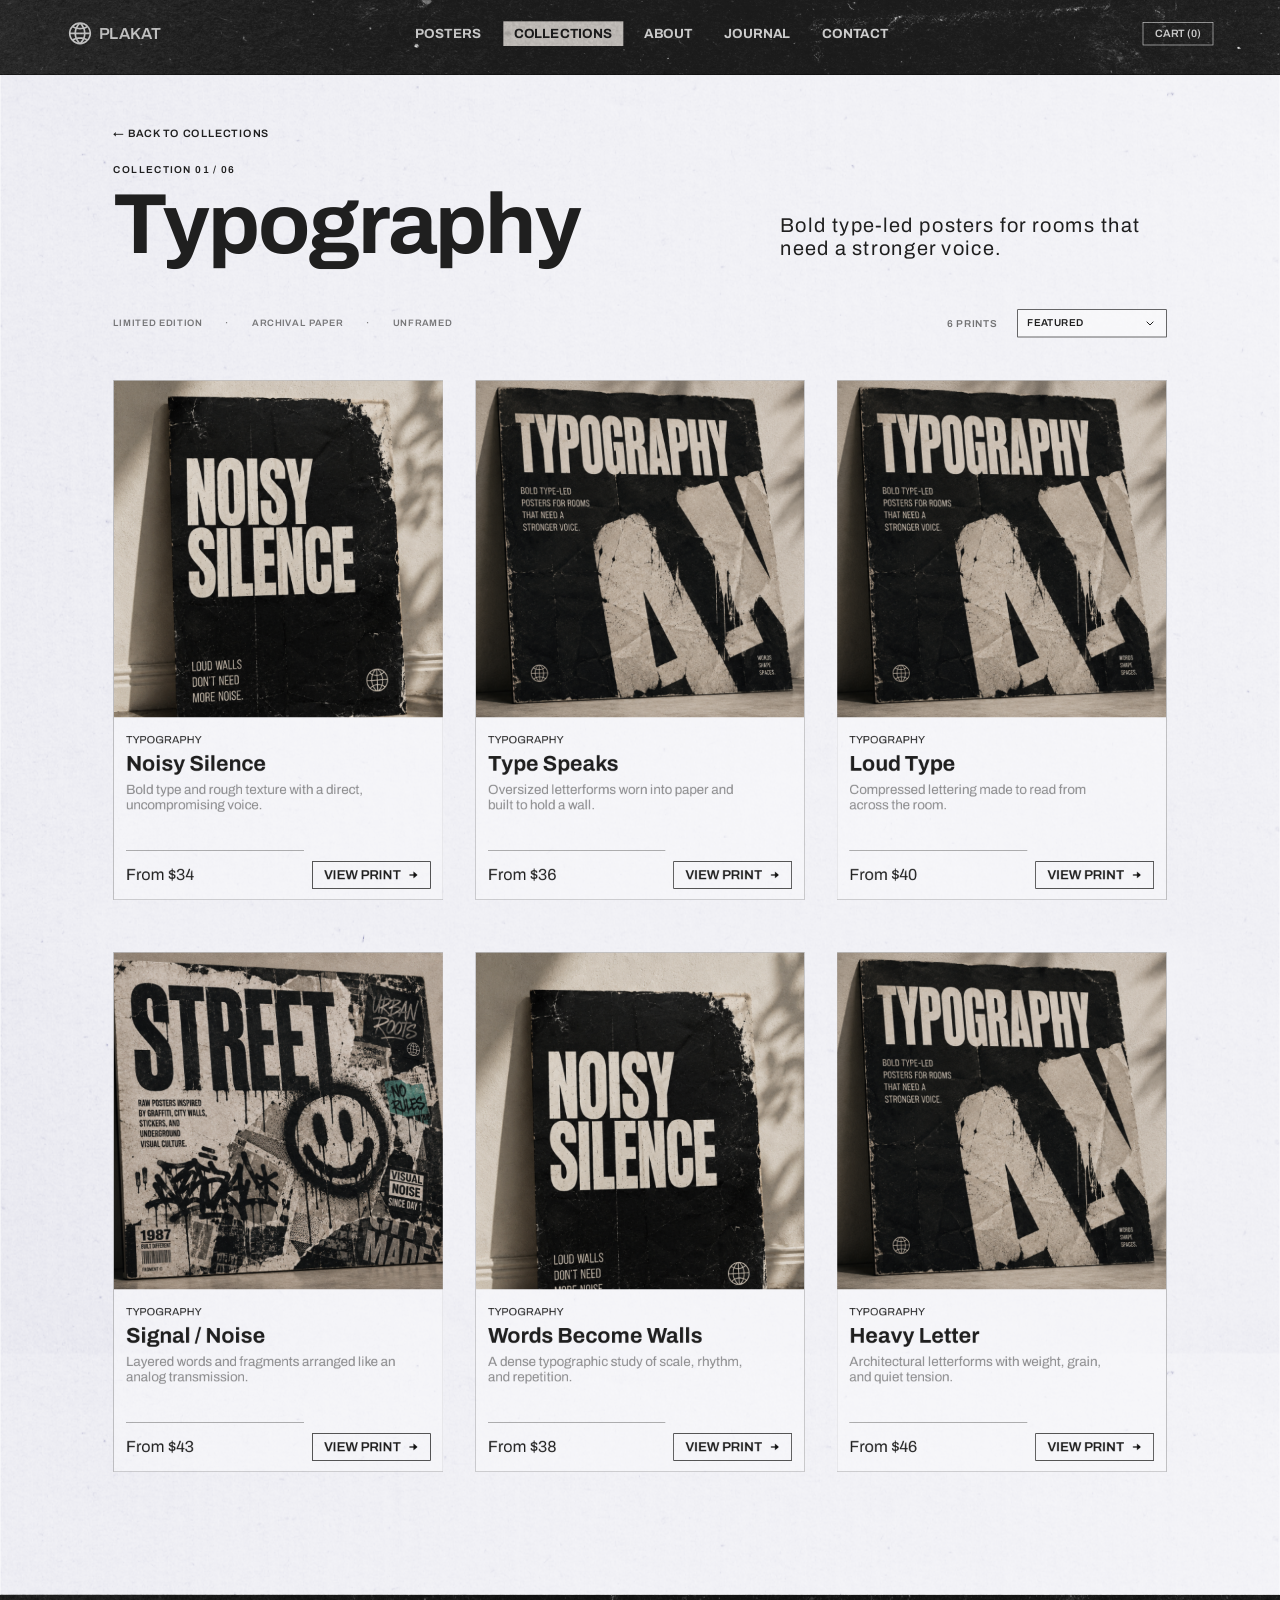
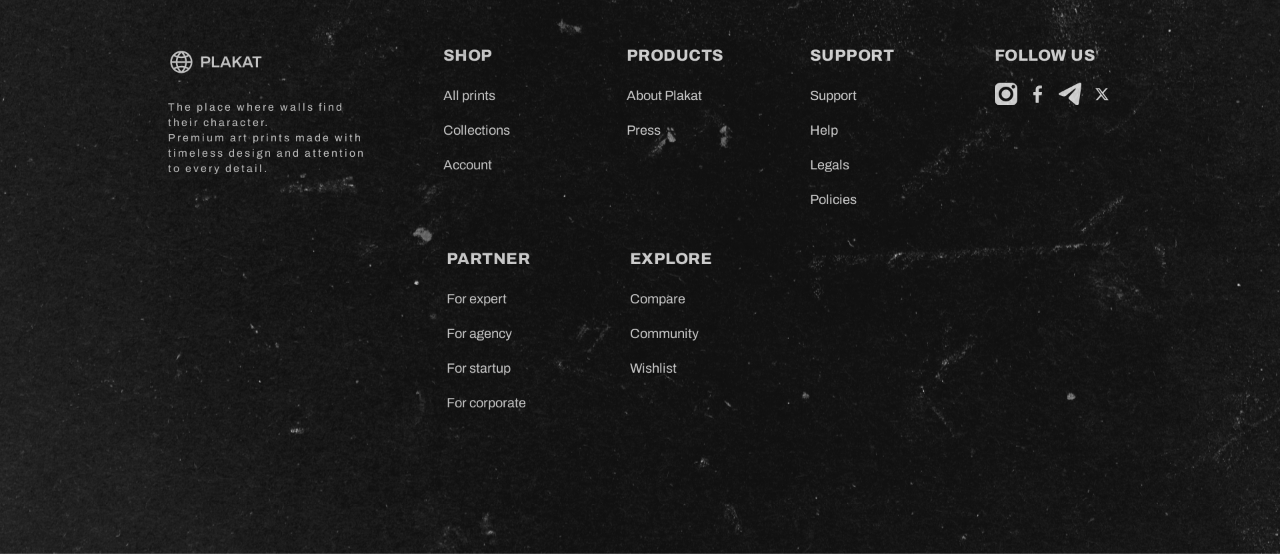
==== commit 9939cdeb: "Improve mobile titles and navigation" ====
--- a/collection.html
+++ b/collection.html
@@ -14,13 +14,14 @@
         <div class="hero-lines" aria-hidden="true"><img src="./assets/lines-hero-a.svg" alt="" /><img src="./assets/lines-hero-b.svg" alt="" /></div>
         <div class="topbar catalog-topbar">
           <a class="brand brand--light" href="./index.html#home" aria-label="Plakat home"><img src="./assets/globe.svg" alt="" /><span>Plakat</span></a>
-          <nav class="primary-nav" aria-label="Primary navigation">
+          <nav class="primary-nav" id="primary-navigation" aria-label="Primary navigation">
             <a href="./drops.html">Posters</a>
             <a class="is-current" href="./collections.html">Collections</a>
             <a href="./index.html#story">About</a>
             <a href="./index.html#quality">Journal</a>
             <a href="#footer">Contact</a>
           </nav>
+          <button class="mobile-menu-toggle" type="button" aria-label="Open menu" aria-controls="primary-navigation" aria-expanded="false"><span></span><span></span><span></span></button>
           <a class="cart-link" href="#collection-grid">Cart (0)</a>
         </div>
       </header>
@@ -53,7 +54,7 @@
         <div class="footer-intro"><a class="brand brand--light" href="./index.html#home"><img src="./assets/globe-footer.svg" alt="" /><span>Plakat</span></a><p>The place where walls find their character.<br />Premium art prints made with timeless design and attention to every detail.</p></div>
         <div class="footer-column footer-shop"><h3>Shop</h3><a href="./drops.html">All prints</a><a href="./collections.html">Collections</a><a href="./index.html#home">Account</a></div>
         <div class="footer-column footer-products"><h3>Products</h3><a href="./index.html#story">About Plakat</a><a href="./index.html#home">Press</a></div>
-        <div class="footer-column footer-support"><h3>Products</h3><a href="./index.html#home">Support</a><a href="./index.html#home">Help</a><a href="./index.html#home">Legals</a><a href="./index.html#home">Policies</a></div>
+        <div class="footer-column footer-support"><h3>Support</h3><a href="./index.html#home">Support</a><a href="./index.html#home">Help</a><a href="./index.html#home">Legals</a><a href="./index.html#home">Policies</a></div>
         <div class="footer-column footer-partner"><h3>Partner</h3><a href="./index.html#home">For expert</a><a href="./index.html#home">For agency</a><a href="./index.html#home">For startup</a><a href="./index.html#home">For corporate</a></div>
         <div class="footer-column footer-explore"><h3>Explore</h3><a href="./drops.html">Compare</a><a href="./index.html#collections">Community</a><a href="./drops.html">Wishlist</a></div>
         <div class="footer-social"><h3>Follow us</h3><div><a href="#top" aria-label="Instagram"><img src="./assets/social-instagram.svg" alt="" /></a><a href="#top" aria-label="Facebook"><img src="./assets/social-x.svg" alt="" /></a><a href="#top" aria-label="Telegram"><img src="./assets/social-dribbble-a.svg" alt="" /></a><a href="#top" aria-label="X"><img src="./assets/social-dribbble-b.svg" alt="" /></a></div></div>
--- a/styles.css
+++ b/styles.css
@@ -27,6 +27,7 @@
 .primary-nav { display: flex; align-items: center; gap: 16px; font-size: 20px; font-weight: 700; text-transform: uppercase; }
 .primary-nav a { padding: 7px 16px 8px; transition: color .18s ease, background-color .18s ease; }
 .primary-nav a:hover, .primary-nav a:focus-visible { color: var(--ink-soft); background: var(--warm); outline: none; }
+.mobile-menu-toggle { display: none; }
 .cart-link { border: 1px solid var(--cream); padding: 8px 18px; font-size: 16px; font-weight: 600; text-transform: uppercase; transition: color .2s ease, background-color .2s ease, transform .2s cubic-bezier(.22,1,.36,1), box-shadow .2s ease; }
 .hero-copy { position: absolute; z-index: 3; left: 121px; top: 172px; width: 900px; }
 .hero-copy h1 { position: relative; z-index: 2; margin: 0; color: var(--cream); font-family: "Searfont", Impact, sans-serif; font-size: 251px; font-weight: 400; line-height: 1; white-space: nowrap; transform: translateY(44px); }
@@ -344,7 +345,7 @@
   .hero-lines, .footer-lines { display: none; }
 }
 
-@media (max-width: 1919px) and (min-width: 901px) {
+@media (min-width: 901px) {
   body { min-height: calc(8559px * var(--page-scale, 1)); }
   .site-shell { position: absolute; left: 50%; margin: 0; transform: translateX(-50%) scale(var(--page-scale, 1)); }
 }
@@ -353,7 +354,55 @@
   .site-shell { width: 100%; transform: none !important; }
   .hero { height: 900px; }
   .topbar { left: 24px; top: 24px; width: calc(100% - 48px); }
-  .primary-nav { display: none; }
+  .catalog-header { z-index: 20; overflow: visible; }
+  .primary-nav {
+    position: absolute;
+    z-index: 30;
+    right: 0;
+    top: 58px;
+    width: min(100%, 356px);
+    padding: 8px;
+    display: flex;
+    align-items: stretch;
+    flex-direction: column;
+    gap: 0;
+    border: 1px solid rgba(238,238,238,.62);
+    color: var(--cream);
+    background: var(--ink-soft) url("./assets/paper-dark.png") center / cover;
+    opacity: 0;
+    visibility: hidden;
+    pointer-events: none;
+    transform: translateY(-10px);
+    transition: opacity .22s ease, visibility .22s ease, transform .22s cubic-bezier(.22,1,.36,1);
+  }
+  .primary-nav.is-open { opacity: 1; visibility: visible; pointer-events: auto; transform: translateY(0); }
+  .primary-nav a { width: 100%; min-height: 48px; padding: 14px 15px; display: flex; align-items: center; border-bottom: 1px solid rgba(238,238,238,.22); }
+  .primary-nav a:last-child { border-bottom: 0; }
+  .mobile-menu-toggle {
+    position: relative;
+    z-index: 31;
+    width: 42px;
+    height: 38px;
+    margin-left: auto;
+    margin-right: 10px;
+    padding: 0;
+    display: grid;
+    place-content: center;
+    gap: 5px;
+    border: 1px solid var(--cream);
+    border-radius: 0;
+    color: var(--cream);
+    background: transparent;
+    cursor: pointer;
+    appearance: none;
+    -webkit-appearance: none;
+  }
+  .mobile-menu-toggle:focus-visible { outline: 1px solid var(--cream); outline-offset: 2px; }
+  .mobile-menu-toggle span { width: 18px; height: 1.5px; display: block; background: currentColor; transform-origin: center; transition: transform .2s ease, opacity .16s ease; }
+  .mobile-menu-toggle[aria-expanded="true"] { color: var(--ink-soft); background: var(--warm); }
+  .mobile-menu-toggle[aria-expanded="true"] span:nth-child(1) { transform: translateY(6.5px) rotate(45deg); }
+  .mobile-menu-toggle[aria-expanded="true"] span:nth-child(2) { opacity: 0; }
+  .mobile-menu-toggle[aria-expanded="true"] span:nth-child(3) { transform: translateY(-6.5px) rotate(-45deg); }
   .hero-copy { left: 24px; top: 126px; width: calc(100% - 48px); }
   .hero-copy h1 { font-size: clamp(92px, 29vw, 176px); }
   .hero-copy h2 { margin-top: 244px; font-size: clamp(50px, 15vw, 88px); letter-spacing: -2px; }
@@ -558,7 +607,7 @@
   .collections-market-card:hover { transform: translateY(-5px); }
 }
 
-@media (max-width: 1919px) and (min-width: 901px) {
+@media (min-width: 901px) {
   body.catalog-page { min-height: calc(4971px * var(--page-scale, 1)); }
   body.collection-page { min-height: calc(3231px * var(--page-scale, 1)); }
   body.collections-index-page { min-height: calc(3111px * var(--page-scale, 1)); }
@@ -615,6 +664,8 @@
 
 /* Mobile layout — iPhone-sized screens */
 @media (max-width: 620px) {
+  :root { --mobile-title-size: clamp(37px, 9.8vw, 40px); }
+
   html,
   body {
     width: 100%;
@@ -655,6 +706,12 @@
     font-size: 12px;
   }
 
+  .mobile-menu-toggle {
+    width: 38px;
+    height: 36px;
+    margin-right: 8px;
+  }
+
   .hero-copy {
     left: 20px;
     width: calc(100% - 40px);
@@ -667,7 +724,7 @@
 
   .hero-copy h2 {
     margin-top: 92px;
-    font-size: clamp(46px, 13.2vw, 54px);
+    font-size: var(--mobile-title-size);
     line-height: .98;
   }
 
@@ -702,11 +759,15 @@
   .section-heading--compact h2,
   .section-heading--large h2 {
     max-width: 100%;
-    font-size: clamp(44px, 13.2vw, 54px);
+    font-size: var(--mobile-title-size);
     line-height: .98;
-    letter-spacing: -1.5px;
+    letter-spacing: -1.2px;
     overflow-wrap: break-word;
-  }
+    text-wrap: balance;
+  }
+
+  .section-heading h2 br,
+  .cta-copy h2 br { display: none; }
 
   .collections-heading h2 {
     white-space: normal;
@@ -950,6 +1011,35 @@
     height: calc(1.22em * 3);
   }
 
+  .catalog-card {
+    height: 720px;
+    display: flex;
+    flex-direction: column;
+  }
+
+  .catalog-card .product-image {
+    height: 445px;
+    flex: 0 0 445px;
+  }
+
+  .catalog-card .product-info {
+    height: auto;
+    min-height: 0;
+    flex: 1 1 auto;
+    display: flex;
+    flex-direction: column;
+  }
+
+  .catalog-card .product-copy {
+    height: auto;
+    min-height: 0;
+    flex: 1 1 auto;
+  }
+
+  .catalog-card .product-buy {
+    flex: 0 0 75px;
+  }
+
   .mobile-break {
     display: block;
   }
@@ -985,8 +1075,19 @@
   }
 
   .cta-copy h2 {
-    font-size: 41px;
+    font-size: var(--mobile-title-size);
     line-height: 1.02;
+    letter-spacing: -1.2px;
+    text-wrap: balance;
+  }
+
+  .catalog-heading h1 {
+    max-width: 100%;
+    font-size: var(--mobile-title-size);
+    line-height: .98;
+    letter-spacing: -1.2px;
+    overflow-wrap: break-word;
+    text-wrap: balance;
   }
 
   .cta-copy p {
@@ -1063,7 +1164,7 @@
 
   .catalog-heading h1 {
     max-width: 100%;
-    font-size: 48px;
+    font-size: var(--mobile-title-size);
     line-height: .98;
     letter-spacing: -1.5px;
     overflow-wrap: anywhere;
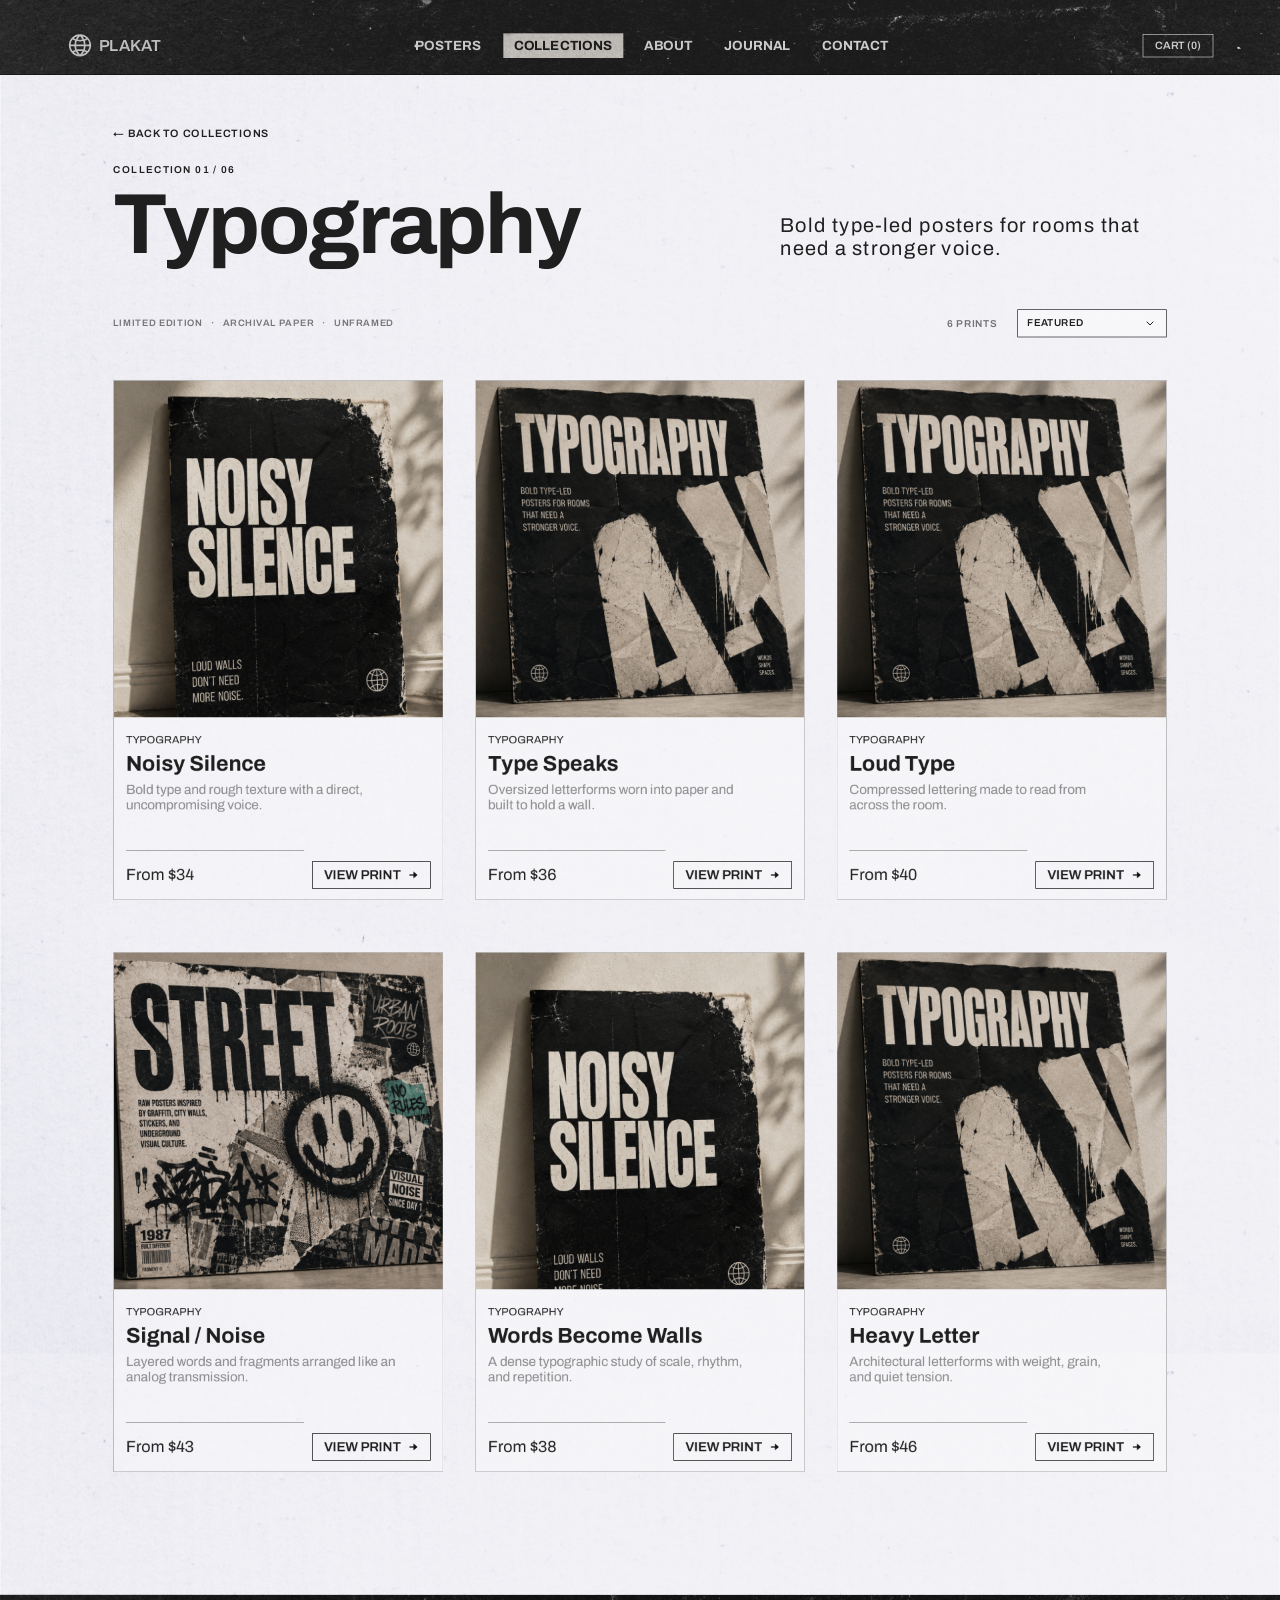
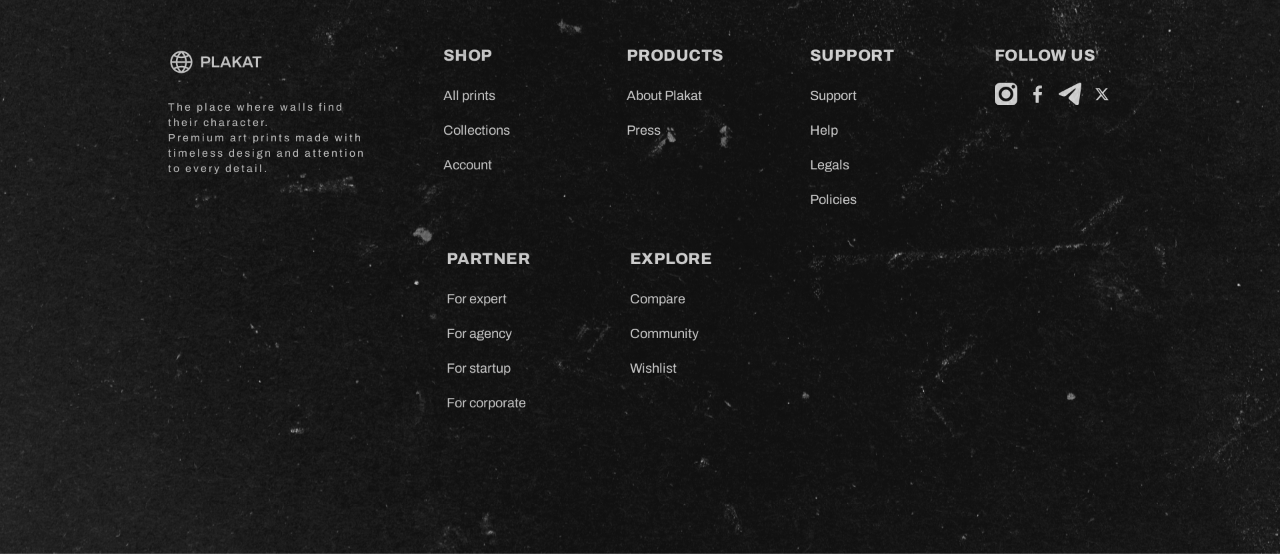
==== commit 182e297a: "Refine main cards and carousel dragging" ====
--- a/collection.html
+++ b/collection.html
@@ -5,7 +5,7 @@
     <meta name="viewport" content="width=device-width, initial-scale=1" />
     <meta name="description" content="Explore a curated Plakat art print collection." />
     <title>Collection — Plakat</title>
-    <link rel="stylesheet" href="./styles.css" />
+    <link rel="stylesheet" href="./styles.css?v=20260827-carousel" />
   </head>
   <body class="catalog-page collection-page">
     <main class="site-shell catalog-shell">
@@ -87,7 +87,7 @@
     </div>
 
     <script src="./collection.js"></script>
-    <script src="./script.js"></script>
+    <script src="./script.js?v=20260827-carousel"></script>
     <script src="./catalog.js"></script>
   </body>
 </html>
--- a/styles.css
+++ b/styles.css
@@ -31,7 +31,7 @@
 .cart-link { border: 1px solid var(--cream); padding: 8px 18px; font-size: 16px; font-weight: 600; text-transform: uppercase; transition: color .2s ease, background-color .2s ease, transform .2s cubic-bezier(.22,1,.36,1), box-shadow .2s ease; }
 .hero-copy { position: absolute; z-index: 3; left: 121px; top: 172px; width: 900px; }
 .hero-copy h1 { position: relative; z-index: 2; margin: 0; color: var(--cream); font-family: "Searfont", Impact, sans-serif; font-size: 251px; font-weight: 400; line-height: 1; white-space: nowrap; transform: translateY(44px); }
-.hero-copy h2 { margin: 58px 0 7px; font-size: 100px; font-weight: 700; line-height: 1; letter-spacing: 0; }
+.hero-copy h2 { margin: 58px 0 7px; font-size: 92px; font-weight: 700; line-height: 1; letter-spacing: 0; }
 .hero-copy > p { width: 767px; margin: 0; font-size: 32px; font-weight: 400; line-height: 1.2; letter-spacing: 3px; }
 .hero-actions { display: flex; align-items: center; gap: 32px; margin-top: 63px; }
 .button { display: inline-flex; align-items: center; justify-content: center; text-transform: uppercase; font-weight: 600; white-space: nowrap; transition: color .22s ease, background-color .22s ease, border-color .22s ease, transform .22s cubic-bezier(.22,1,.36,1), box-shadow .22s ease; }
@@ -67,10 +67,10 @@
 .section-heading h2 { margin: 0; font-weight: 700; letter-spacing: 3px; }
 .section-heading p { margin: 0; font-size: 36px; line-height: 1.2; letter-spacing: 3px; }
 .section-heading--compact { width: 1080px; }
-.section-heading--compact h2 { font-size: 128px; line-height: 1.1; }
+.section-heading--compact h2 { font-size: 116px; line-height: 1.1; }
 .section-heading--compact p { width: 1080px; margin-top: 4px; }
 .section-heading--large { width: 1331px; }
-.section-heading--large h2 { font-size: 128px; line-height: 1.08; }
+.section-heading--large h2 { font-size: 116px; line-height: 1.08; }
 .section-heading--large p { width: 1185px; }
 
 .drops { height: 1283px; }
@@ -99,13 +99,18 @@
   .filter.active:hover, .filter.active:focus-visible { color: var(--ink-soft); background: var(--warm); transform: translateY(-2px); outline: none; }
   .button:active, .outline-link:active, .cart-link:active, .filter:active { transform: translateY(1px); box-shadow: none; }
 }
-.rail-scroller { position: absolute; z-index: 2; left: 0; width: 1920px; overflow-x: auto; overflow-y: hidden; overscroll-behavior-inline: contain; scrollbar-width: none; scroll-behavior: smooth; scroll-padding-inline: 170px; scroll-snap-type: x proximity; cursor: grab; }
+.rail-scroller { position: absolute; z-index: 2; left: 0; width: 1920px; overflow-x: auto; overflow-y: hidden; overscroll-behavior-inline: contain; scrollbar-width: none; scroll-behavior: smooth; scroll-padding-inline: 170px; scroll-snap-type: x proximity; cursor: grab; -webkit-overflow-scrolling: touch; }
 .rail-scroller::-webkit-scrollbar { display: none; }
-.rail-scroller.is-dragging { cursor: grabbing; scroll-behavior: auto; user-select: none; }
+.rail-scroller.is-pointer-down,
+.rail-scroller.is-dragging,
+.rail-scroller.is-settling { cursor: grabbing; scroll-behavior: auto; scroll-snap-type: none; user-select: none; }
+.rail-scroller.is-dragging a { pointer-events: none; }
+.rail-scroller img,
+.rail-scroller a { -webkit-user-drag: none; user-select: none; }
 .rail-scroller:focus-visible { outline: 2px solid rgba(31,31,31,.7); outline-offset: 6px; }
-.product-scroller { top: 477px; height: 729px; }
+.product-scroller { top: 471px; height: 741px; padding-block: 6px; }
 .product-rail { position: relative; display: flex; gap: 64px; width: max-content; padding-inline: 170px; }
-.product-card { width: 429px; height: 729px; flex: 0 0 429px; border: 1px solid rgba(31,31,31,.25); transition: opacity .2s ease, transform .2s ease; }
+.product-card { width: 429px; height: 729px; flex: 0 0 429px; border: 1px solid rgba(31,31,31,.25); transition: opacity .2s ease, transform .24s cubic-bezier(.22,1,.36,1); }
 .product-card[hidden] { display: none; }
 .product-card, .collection-card { scroll-snap-align: start; }
 .product-card.is-muted { transform: scale(.985); }
@@ -131,7 +136,7 @@
 .quality { height: 1585px; }
 .quality .section-heading p { margin-top: 4px; }
 .feature-grid { position: absolute; z-index: 2; left: 169px; top: 512px; display: grid; grid-template-columns: repeat(2, 769px); grid-template-rows: repeat(2, 471px); gap: 40px; }
-.feature-card { position: relative; width: 769px; height: 471px; overflow: hidden; color: var(--cream); background: var(--ink); }
+.feature-card { position: relative; width: 769px; height: 471px; overflow: hidden; color: var(--cream); background: var(--ink); transition: transform .24s cubic-bezier(.22,1,.36,1); }
 .feature-card > img { position: absolute; inset: 0; width: 769px; height: 769px; object-fit: cover; }
 .feature-card > img.feature-shift-top { top: -198px; }
 .feature-card > img.feature-shift-left { top: -65px; }
@@ -153,9 +158,9 @@
 .collections-heading h2 { white-space: nowrap; }
 .collections-heading p { width: 878px; }
 .collections-link { position: absolute; z-index: 3; left: 1445px; top: 268px; width: 301px; }
-.collection-scroller { top: 373px; height: 809px; }
+.collection-scroller { top: 367px; height: 821px; padding-block: 6px; }
 .collection-rail { position: relative; display: flex; gap: 64px; width: max-content; padding-inline: 170px; }
-.collection-card { width: 433px; height: 809px; flex: 0 0 433px; overflow: hidden; color: var(--cream); background: var(--ink-soft); }
+.collection-card { width: 433px; height: 809px; flex: 0 0 433px; overflow: hidden; color: var(--cream); background: var(--ink-soft); transition: transform .24s cubic-bezier(.22,1,.36,1); }
 .collection-image { position: relative; width: 433px; height: 583px; overflow: hidden; }
 .collection-image img { position: absolute; max-width: none; }
 .collection-image--type img { left: -292px; top: 0; width: 1214px; height: 809px; }
@@ -174,7 +179,7 @@
 .cta-panel { position: absolute; z-index: 2; left: 174px; top: 80px; width: 1576px; height: 592px; overflow: hidden; isolation: isolate; color: var(--cream); background: var(--ink); }
 .cta-globe { position: absolute; z-index: 2; left: 94px; top: 54px; width: 483px; height: 483px; }
 .cta-copy { position: absolute; z-index: 3; left: 695px; top: 99px; width: 767px; }
-.cta-copy h2 { margin: 0; font-size: 64px; line-height: 1.1; }
+.cta-copy h2 { margin: 0; font-size: 58px; line-height: 1.1; }
 .cta-copy p { width: 767px; margin: 12px 0 0; font-size: 32px; line-height: 1.2; letter-spacing: 3px; }
 .cta-copy .hero-actions { margin-top: 63px; }
 
@@ -332,6 +337,24 @@
 .reveal-item.reveal-from-left { translate: -34px 0; }
 .reveal-item.is-visible { opacity: var(--reveal-opacity); translate: 0 0; }
 
+@media (hover: hover) and (pointer: fine) {
+  body:not(.catalog-page) .product-card,
+  body:not(.catalog-page) .collection-card {
+    transition: opacity .5s cubic-bezier(.22,1,.36,1), translate .5s cubic-bezier(.22,1,.36,1), transform .24s cubic-bezier(.22,1,.36,1);
+    transition-delay: var(--reveal-delay, 0ms), var(--reveal-delay, 0ms), 0ms;
+  }
+  body:not(.catalog-page) .feature-card {
+    transition: opacity .72s cubic-bezier(.22,1,.36,1), translate .72s cubic-bezier(.22,1,.36,1), transform .24s cubic-bezier(.22,1,.36,1);
+    transition-delay: var(--reveal-delay, 0ms), var(--reveal-delay, 0ms), 0ms;
+  }
+  body:not(.catalog-page) .product-card:hover,
+  body:not(.catalog-page) .product-card:focus-within,
+  body:not(.catalog-page) .feature-card:hover,
+  body:not(.catalog-page) .feature-card:focus-within,
+  body:not(.catalog-page) .collection-card:hover,
+  body:not(.catalog-page) .collection-card:focus-within { transform: translateY(-5px); }
+}
+
 @media (prefers-reduced-motion: reduce) {
   html { scroll-behavior: auto; }
   .reveal-item, .reveal-item.reveal-from-left { opacity: var(--reveal-opacity); translate: none; transition: none; }
@@ -405,7 +428,7 @@
   .mobile-menu-toggle[aria-expanded="true"] span:nth-child(3) { transform: translateY(-6.5px) rotate(-45deg); }
   .hero-copy { left: 24px; top: 126px; width: calc(100% - 48px); }
   .hero-copy h1 { font-size: clamp(92px, 29vw, 176px); }
-  .hero-copy h2 { margin-top: 244px; font-size: clamp(50px, 15vw, 88px); letter-spacing: -2px; }
+  .hero-copy h2 { margin-top: 244px; font-size: clamp(48px, 14vw, 80px); letter-spacing: -2px; }
   .hero-copy > p { width: 100%; font-size: 21px; letter-spacing: 1.5px; }
   .hero-actions { gap: 12px; margin-top: 34px; }
   .button--large, .button--medium { height: 46px; padding: 8px 14px; font-size: 18px; }
@@ -419,7 +442,7 @@
   .section-guides { display: none; }
   .section-heading, .filters-row, .rail-scroller, .feature-grid, .story-link, .story-image, .collections-link, .cta-panel, .section-rule { position: relative; left: auto; top: auto; width: 100%; }
   .section-heading--compact, .section-heading--large { width: 100%; }
-  .section-heading--compact h2, .section-heading--large h2 { font-size: clamp(54px, 16vw, 92px); letter-spacing: -2px; }
+  .section-heading--compact h2, .section-heading--large h2 { font-size: clamp(50px, 14vw, 84px); letter-spacing: -2px; }
   .section-heading p, .section-heading--compact p, .section-heading--large p, .story-heading p, .collections-heading p { width: 100%; margin-top: 18px; font-size: 20px; letter-spacing: 1.5px; }
   .filters-row { height: auto; margin-top: 44px; align-items: flex-start; gap: 26px; }
   .filters { flex-wrap: wrap; gap: 12px 18px; }
@@ -552,7 +575,7 @@
 .catalog-header > .dark-texture { z-index: 0; }
 .catalog-header .hero-lines { z-index: 1; }
 .catalog-header.is-grid-active .hero-lines { opacity: 1; }
-.catalog-topbar { z-index: 3; top: 30px; }
+.catalog-topbar { z-index: 3; }
 .primary-nav a.is-current { color: var(--ink-soft); background: var(--warm); }
 .catalog-main { position: relative; min-height: 4020px; padding: 80px 170px 144px; overflow: hidden; background: var(--paper); }
 .catalog-main > *:not(.paper-texture, .catalog-guide) { position: relative; z-index: 2; }
@@ -587,11 +610,11 @@
 .collection-kicker { display: block; margin-top: 38px; font-size: 15px; font-weight: 600; letter-spacing: 2px; text-transform: uppercase; }
 .collection-heading-page .catalog-heading__row { margin-top: 14px; }
 .catalog-controls--collection { margin-top: 58px; }
-.collection-note { display: flex; align-items: center; gap: 34px; color: rgba(31,31,31,.58); font-size: 14px; font-weight: 600; letter-spacing: 1.2px; text-transform: uppercase; }
-.collection-note span + span::before { content: "·"; margin-right: 34px; }
+.collection-note { display: flex; align-items: center; gap: 12px; color: rgba(31,31,31,.58); font-size: 14px; font-weight: 600; letter-spacing: 1.2px; text-transform: uppercase; }
+.collection-note span + span::before { content: "·"; margin-right: 12px; }
 .collections-index-main { min-height: 2160px; }
-.collections-index-meta { margin-top: 58px; display: flex; align-items: center; gap: 36px; color: rgba(31,31,31,.58); font-size: 14px; font-weight: 600; letter-spacing: 1.3px; text-transform: uppercase; }
-.collections-index-meta span + span::before { content: "·"; margin-right: 36px; }
+.collections-index-meta { margin-top: 58px; display: flex; align-items: center; gap: 12px; color: rgba(31,31,31,.58); font-size: 14px; font-weight: 600; letter-spacing: 1.3px; text-transform: uppercase; }
+.collections-index-meta span + span::before { content: "·"; margin-right: 12px; }
 .collections-market-grid { margin-top: 48px; display: grid; grid-template-columns: repeat(3,minmax(0,1fr)); gap: 64px 48px; }
 .collections-market-card { width: 100%; height: 740px; flex: none; transition: transform .24s cubic-bezier(.22,1,.36,1); }
 .collections-market-card .collection-image { width: 100%; height: 500px; }
@@ -614,8 +637,8 @@
 }
 
 @media (max-width: 900px) {
-  .catalog-header { height: 92px; }
-  .catalog-topbar { top: 18px; }
+  .catalog-header { height: 92px; overflow: visible; }
+  .catalog-header::after { inset: 0; }
   .catalog-main { min-height: 0; padding: 56px 24px 90px; }
   .catalog-guide { display: none; }
   .catalog-heading__row { margin-top: 28px; display: block; }
@@ -637,8 +660,8 @@
   .collection-kicker { margin-top: 30px; }
   .collection-heading-page .catalog-heading__row { margin-top: 12px; }
   .catalog-controls--collection { margin-top: 42px; align-items: center; }
-  .collection-note { max-width: 50%; flex-wrap: wrap; gap: 8px 18px; }
-  .collection-note span + span::before { margin-right: 18px; }
+  .collection-note { max-width: 50%; flex-wrap: wrap; gap: 8px 10px; }
+  .collection-note span + span::before { margin-right: 10px; }
   .collections-index-main { min-height: 0; }
   .collections-index-heading .catalog-heading__row { display: block; }
   .collections-index-meta { margin-top: 38px; }
@@ -723,7 +746,7 @@
   }
 
   .hero-copy h2 {
-    margin-top: 92px;
+    margin-top: 58px;
     font-size: var(--mobile-title-size);
     line-height: .98;
   }
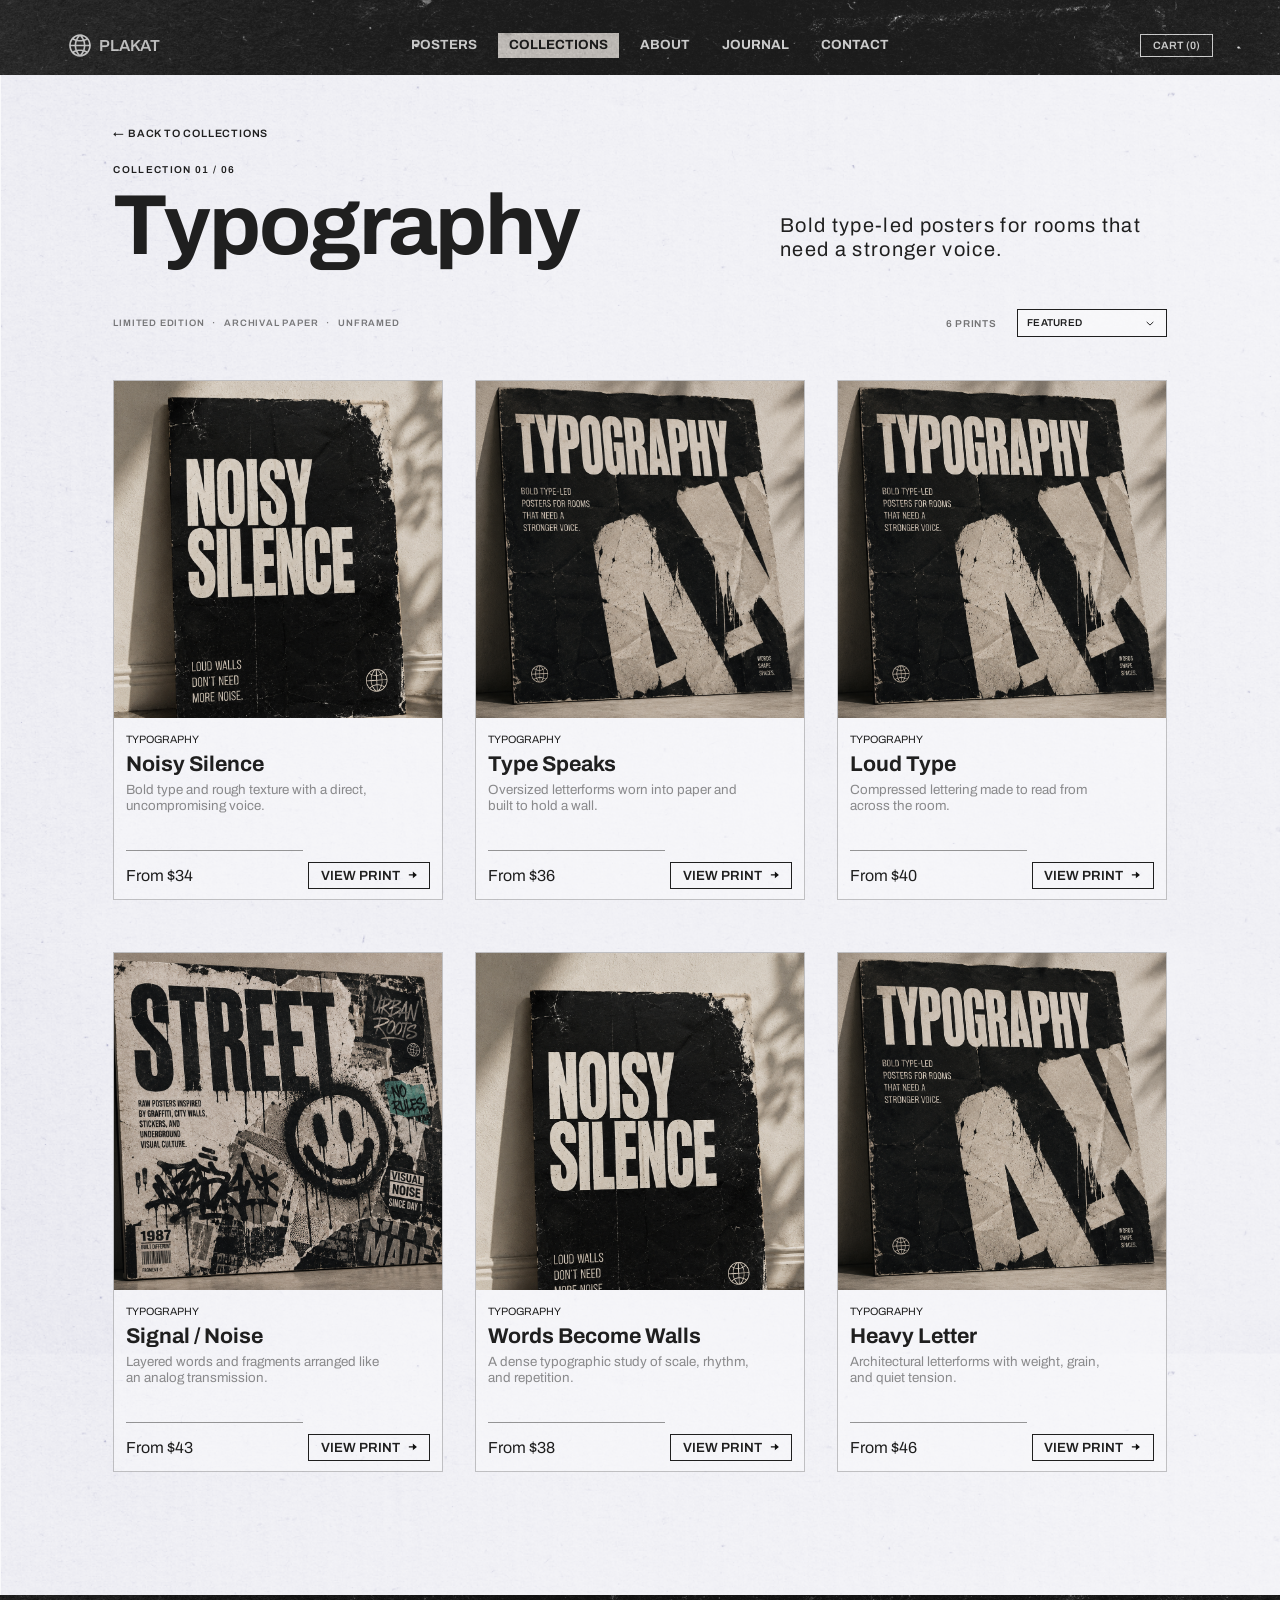
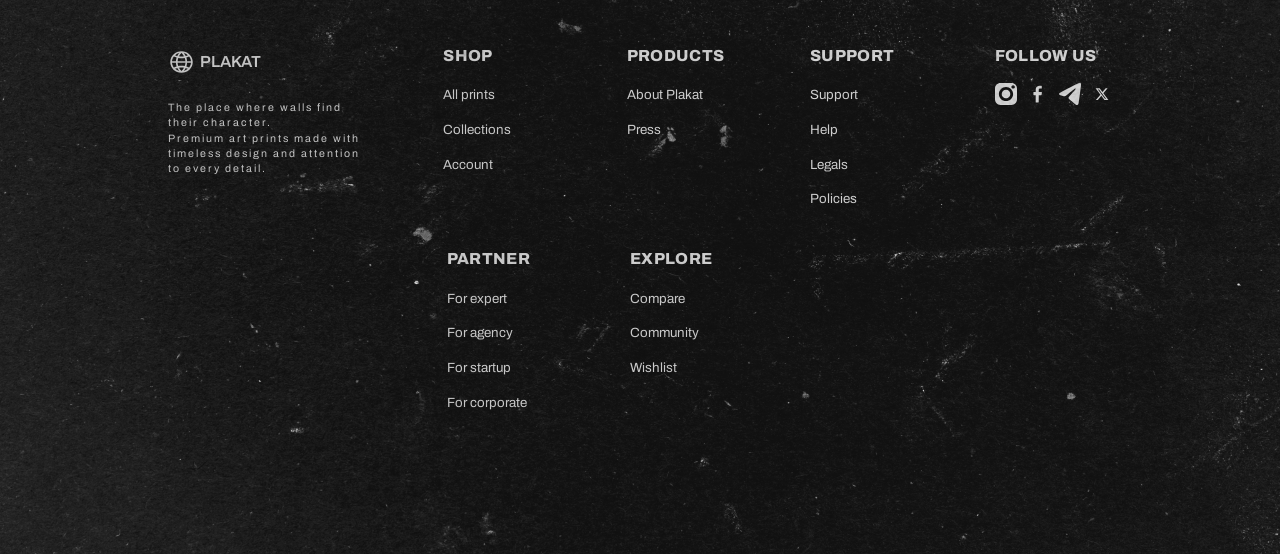
==== commit ab8aaf01: "Restore Home product modal and sharpen text" ====
--- a/collection.html
+++ b/collection.html
@@ -5,7 +5,7 @@
     <meta name="viewport" content="width=device-width, initial-scale=1" />
     <meta name="description" content="Explore a curated Plakat art print collection." />
     <title>Collection — Plakat</title>
-    <link rel="stylesheet" href="./styles.css?v=20260827-carousel" />
+    <link rel="stylesheet" href="./styles.css?v=20260827-homefix" />
   </head>
   <body class="catalog-page collection-page">
     <main class="site-shell catalog-shell">
@@ -87,7 +87,7 @@
     </div>
 
     <script src="./collection.js"></script>
-    <script src="./script.js?v=20260827-carousel"></script>
+    <script src="./script.js?v=20260827-homefix"></script>
     <script src="./catalog.js"></script>
   </body>
 </html>
--- a/styles.css
+++ b/styles.css
@@ -332,10 +332,10 @@
 .footer-bottom { position: absolute; z-index: 2; left: 253px; top: 727px; width: 1379px; display: flex; align-items: center; justify-content: space-between; font-size: 20px; line-height: 31px; }
 .footer-bottom a { text-decoration: underline; text-underline-offset: 3px; }
 
-.reveal-item { --reveal-opacity: 1; opacity: 0; translate: 0 42px; transition: opacity .72s cubic-bezier(.22,1,.36,1), translate .72s cubic-bezier(.22,1,.36,1); transition-delay: var(--reveal-delay, 0ms); will-change: opacity, translate; }
+.reveal-item { --reveal-opacity: 1; opacity: 0; translate: 0 42px; transition: opacity .72s cubic-bezier(.22,1,.36,1), translate .72s cubic-bezier(.22,1,.36,1); transition-delay: var(--reveal-delay, 0ms); }
 .rail-scroller .reveal-item { transition-duration: .5s; }
 .reveal-item.reveal-from-left { translate: -34px 0; }
-.reveal-item.is-visible { opacity: var(--reveal-opacity); translate: 0 0; }
+.reveal-item.is-visible { opacity: var(--reveal-opacity); translate: none; }
 
 @media (hover: hover) and (pointer: fine) {
   body:not(.catalog-page) .product-card,
@@ -370,7 +370,7 @@
 
 @media (min-width: 901px) {
   body { min-height: calc(8559px * var(--page-scale, 1)); }
-  .site-shell { position: absolute; left: 50%; margin: 0; transform: translateX(-50%) scale(var(--page-scale, 1)); }
+  .site-shell { position: absolute; left: 50%; margin: 0; zoom: var(--page-scale, 1); transform: translateX(-50%); }
 }
 
 @media (max-width: 900px) {
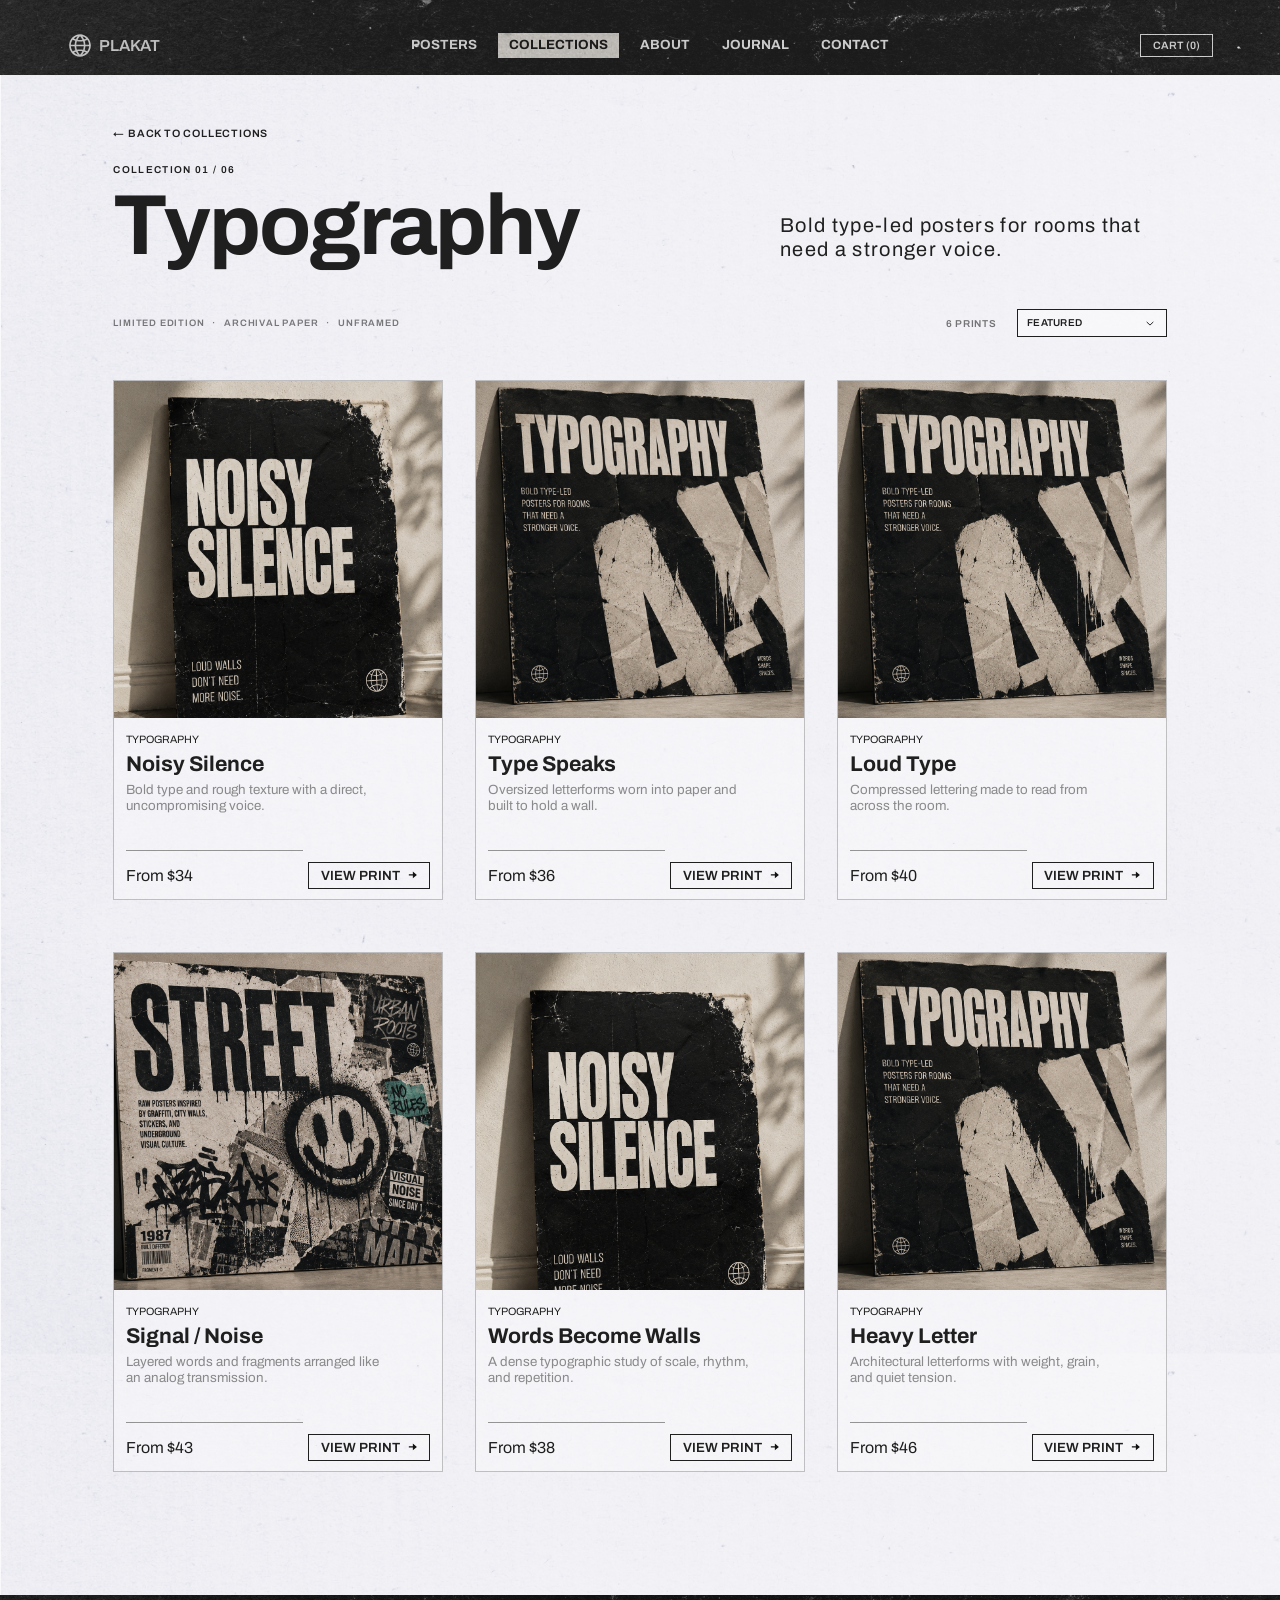
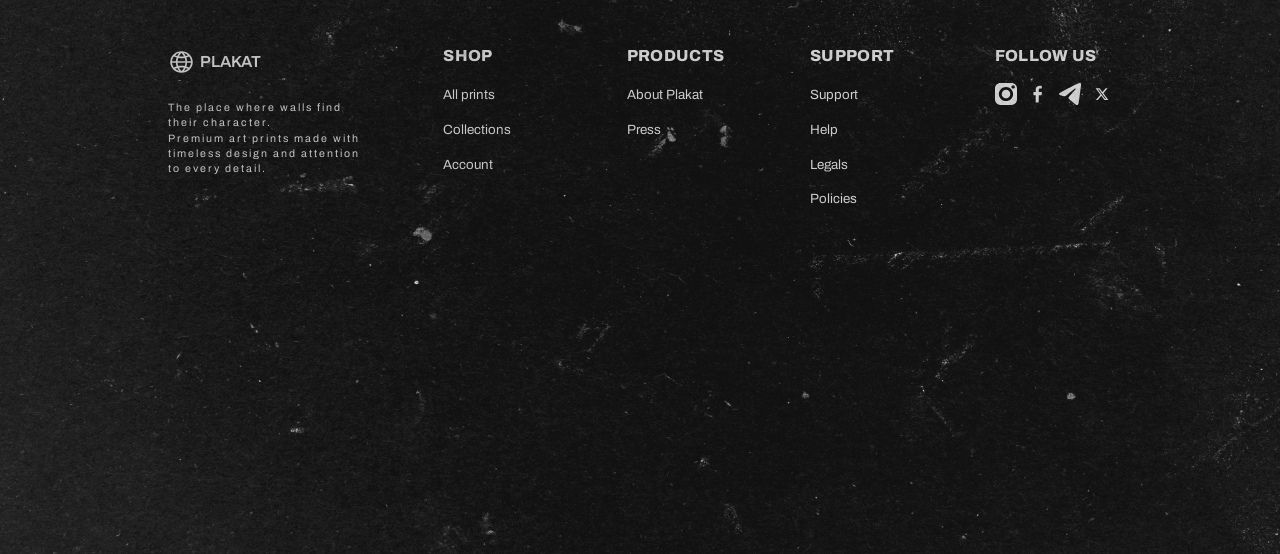
==== commit 584bb744: "Fix desktop product modal clicks" ====
--- a/collection.html
+++ b/collection.html
@@ -5,7 +5,7 @@
     <meta name="viewport" content="width=device-width, initial-scale=1" />
     <meta name="description" content="Explore a curated Plakat art print collection." />
     <title>Collection — Plakat</title>
-    <link rel="stylesheet" href="./styles.css?v=20260827-homefix" />
+    <link rel="stylesheet" href="./styles.css?v=20260827-desktopmodal" />
   </head>
   <body class="catalog-page collection-page">
     <main class="site-shell catalog-shell">
@@ -87,7 +87,7 @@
     </div>
 
     <script src="./collection.js"></script>
-    <script src="./script.js?v=20260827-homefix"></script>
+    <script src="./script.js?v=20260827-desktopmodal"></script>
     <script src="./catalog.js"></script>
   </body>
 </html>
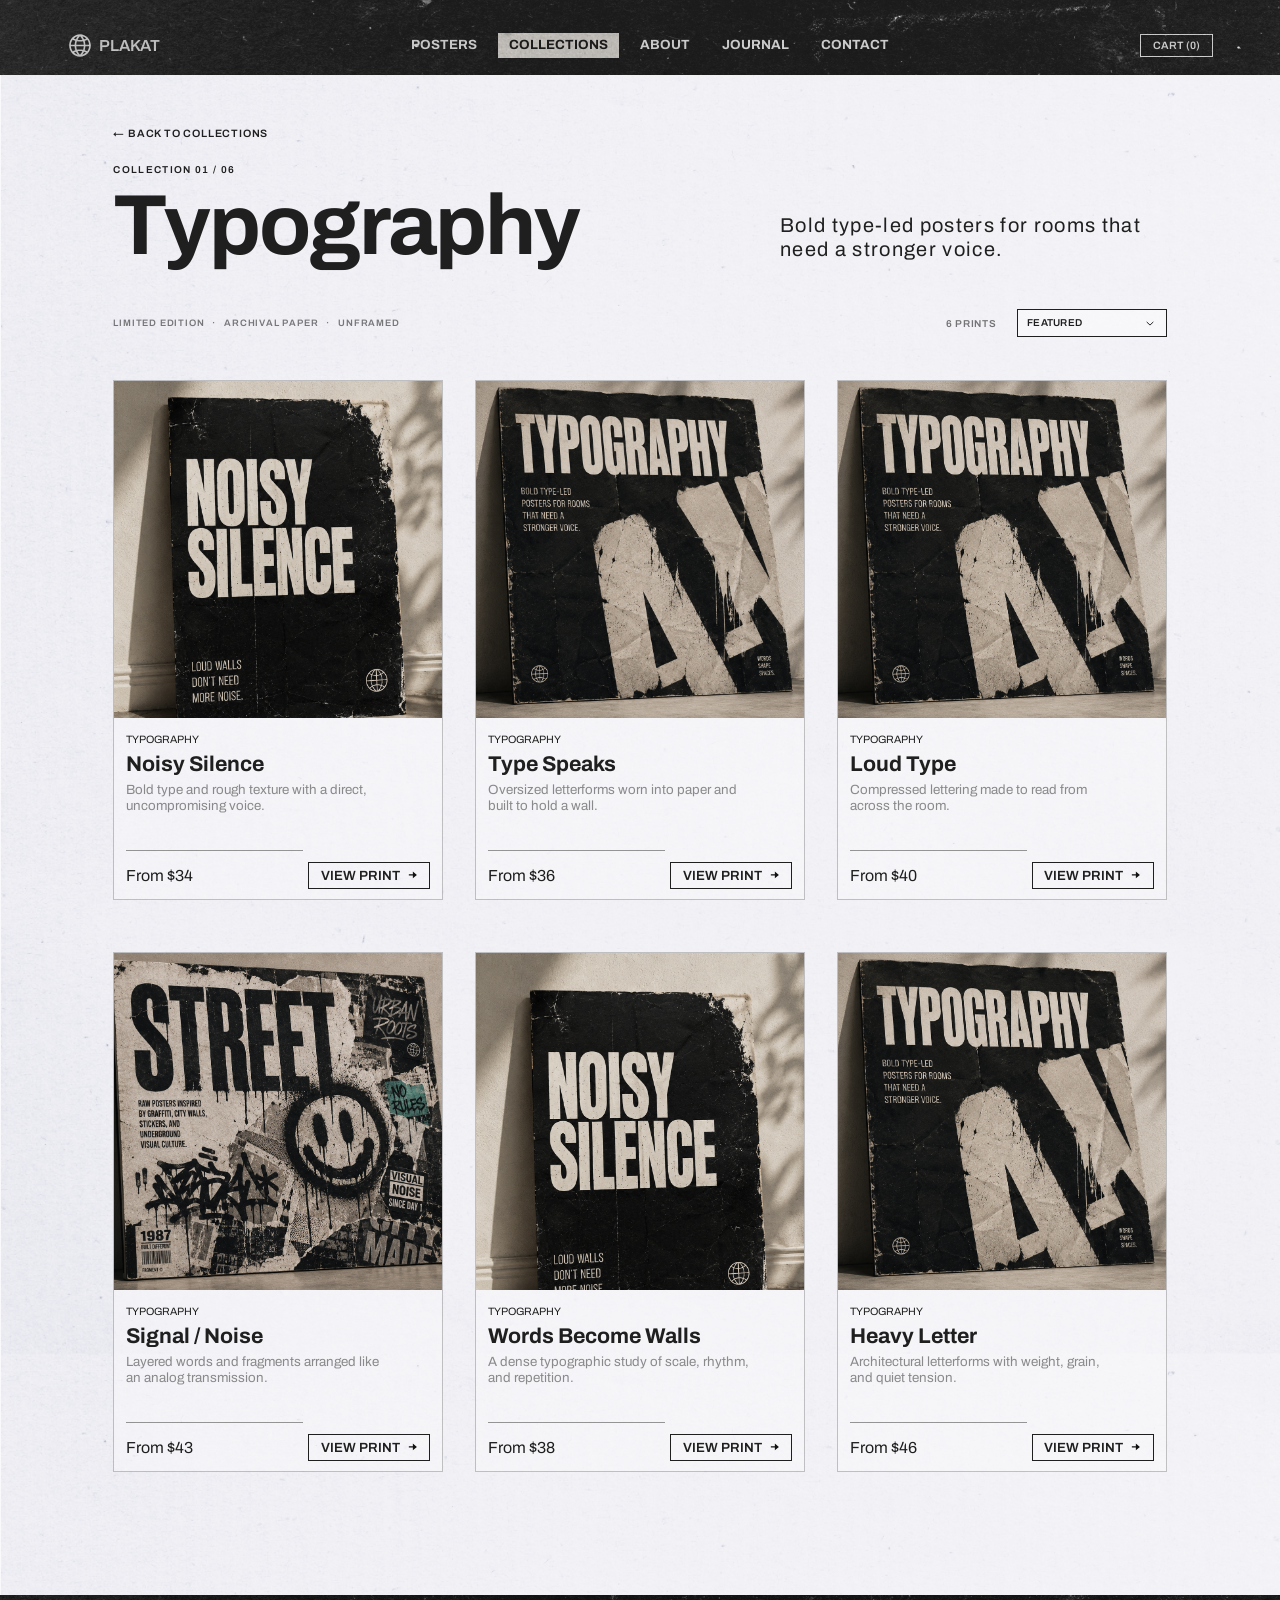
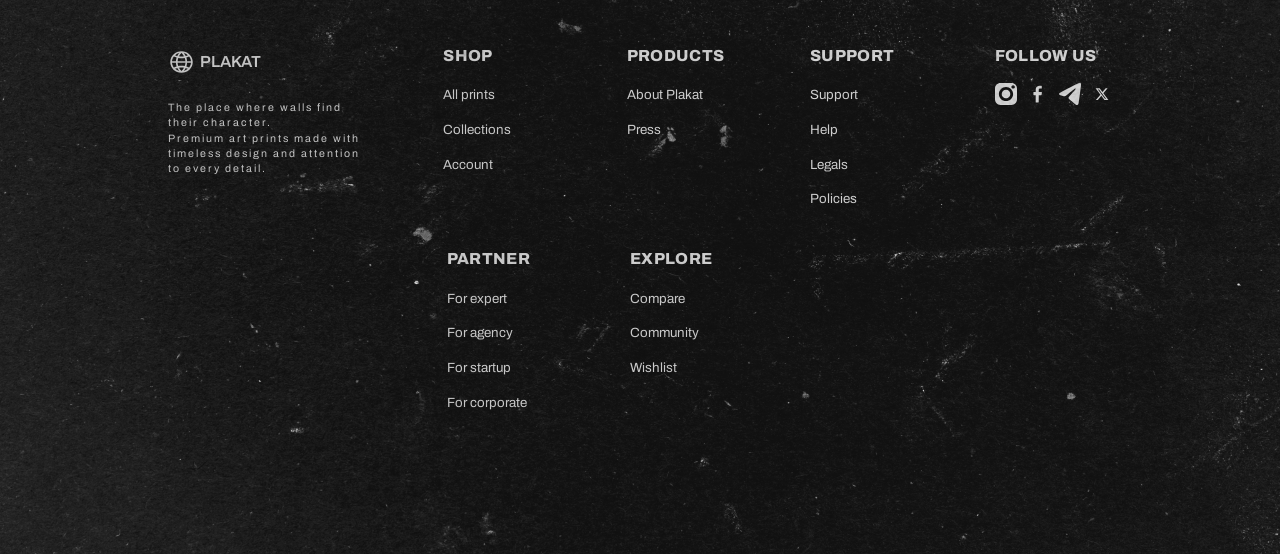
==== commit 2eeeb99f: "Preserve desktop product link clicks" ====
--- a/collection.html
+++ b/collection.html
@@ -5,7 +5,7 @@
     <meta name="viewport" content="width=device-width, initial-scale=1" />
     <meta name="description" content="Explore a curated Plakat art print collection." />
     <title>Collection — Plakat</title>
-    <link rel="stylesheet" href="./styles.css?v=20260827-desktopmodal" />
+    <link rel="stylesheet" href="./styles.css?v=20260827-desktopmodal2" />
   </head>
   <body class="catalog-page collection-page">
     <main class="site-shell catalog-shell">
@@ -87,7 +87,7 @@
     </div>
 
     <script src="./collection.js"></script>
-    <script src="./script.js?v=20260827-desktopmodal"></script>
+    <script src="./script.js?v=20260827-desktopmodal2"></script>
     <script src="./catalog.js"></script>
   </body>
 </html>
